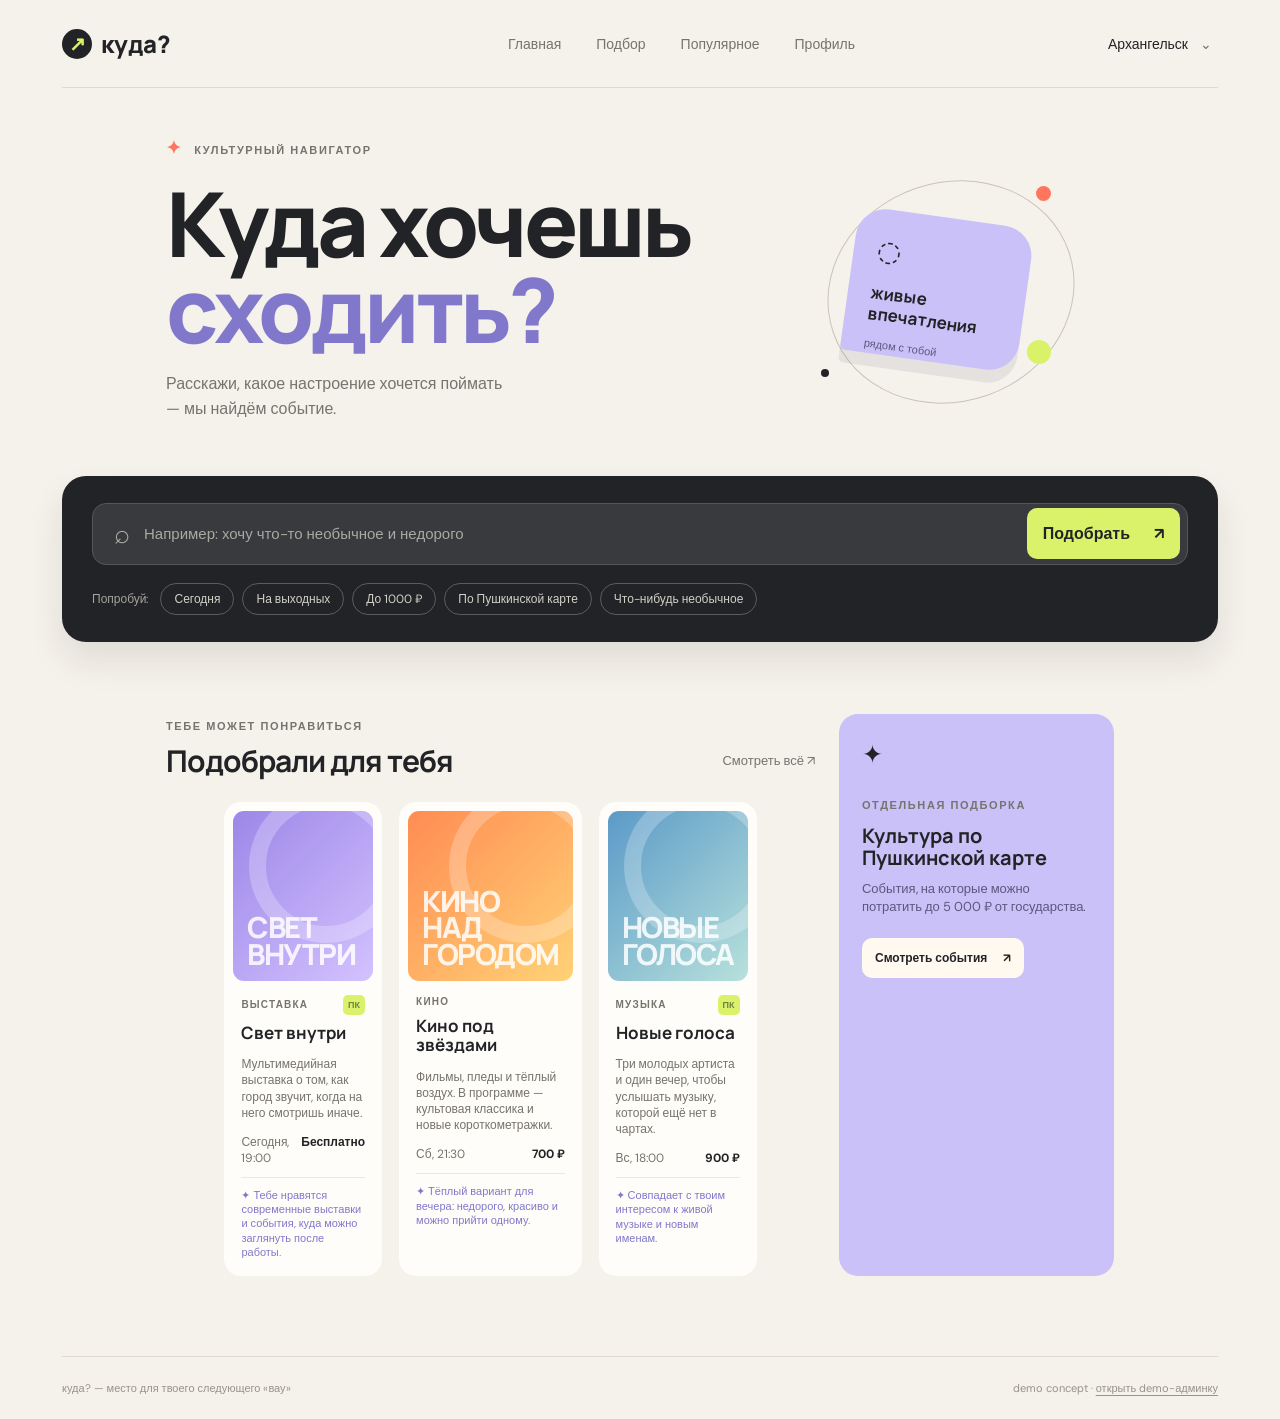
==== index.html @ 0294f71e "Add files via upload" ====
<!doctype html>
<html lang="ru">
  <head>
    <meta charset="UTF-8" />
    <meta name="viewport" content="width=device-width, initial-scale=1.0" />
    <meta name="theme-color" content="#f5f1eb" />
    <title>куда? — культурный навигатор</title>
    <link rel="preconnect" href="https://fonts.googleapis.com" />
    <link rel="preconnect" href="https://fonts.gstatic.com" crossorigin />
    <link href="https://fonts.googleapis.com/css2?family=DM+Sans:wght@400;500;600;700&family=Manrope:wght@600;700;800&display=swap" rel="stylesheet" />
    <link rel="stylesheet" href="styles.css" />
  </head>
  <body>
    <div class="app-shell">
      <header class="topbar">
        <button class="brand" data-screen="home" aria-label="Куда? — на главную"><span class="brand-mark">↗</span><span>куда?</span></button>
        <nav class="top-nav" aria-label="Основная навигация"><button data-screen="home">Главная</button><button data-screen="explore">Подбор</button><button data-screen="popular">Популярное</button><button data-screen="profile">Профиль</button></nav>
        <button class="city-button" type="button" aria-label="Выбрать город">Архангельск <span>⌄</span></button>
      </header>

      <main id="app-main">
        <section class="screen active" id="screen-home" aria-labelledby="hero-title">
          <div class="hero"><div class="hero-copy"><div class="eyebrow"><span class="spark">✦</span> культурный навигатор</div><h1 id="hero-title">Куда хочешь<br /><em>сходить?</em></h1><p class="hero-lede">Расскажи, какое настроение хочется поймать — мы найдём событие.</p></div><div class="hero-orbit" aria-hidden="true"><span class="orbit-dot dot-one"></span><span class="orbit-dot dot-two"></span><span class="orbit-dot dot-three"></span><div class="orbit-card"><span class="orbit-icon">◌</span><strong>живые<br />впечатления</strong><small>рядом с тобой</small></div></div></div>
          <div class="search-panel"><form id="home-search-form" class="search-form"><span class="search-icon">⌕</span><input id="home-query" type="text" placeholder="Например: хочу что-то необычное и недорого" aria-label="Опиши, куда хочешь сходить" /><button class="search-button" type="submit"><span>Подобрать</span><span>↗</span></button></form><div class="quick-row"><span class="quick-label">Попробуй:</span><button class="chip" data-query="Сегодня">Сегодня</button><button class="chip" data-query="На выходных">На выходных</button><button class="chip" data-query="До 1000 ₽">До 1000 ₽</button><button class="chip" data-query="По Пушкинской карте">По Пушкинской карте</button><button class="chip" data-query="Хочу что-нибудь необычное">Что-нибудь необычное</button></div></div>
          <div class="home-lower"><section><div class="section-heading"><div><span class="section-kicker">тебе может понравиться</span><h2>Подобрали для тебя</h2></div><button class="text-link" data-screen="explore">Смотреть всё ↗</button></div><div id="home-events" class="events-grid compact-grid"></div></section><aside class="pushkin-promo"><span class="promo-icon">✦</span><span class="section-kicker">отдельная подборка</span><h3>Культура по Пушкинской карте</h3><p>События, на которые можно потратить до 5 000 ₽ от государства.</p><button class="light-button" data-screen="pushkin">Смотреть события <span>↗</span></button></aside></div>
        </section>

        <section class="screen" id="screen-explore" aria-labelledby="explore-title"><div class="page-intro"><div><span class="section-kicker">подбор по настроению</span><h2 id="explore-title">Найдём твоё событие</h2><p>Напиши как есть — можно без правильных слов.</p></div><button class="soft-icon-button" data-screen="home" aria-label="Вернуться на главную">←</button></div><div class="search-panel inner-search"><form id="explore-search-form" class="search-form"><span class="search-icon">⌕</span><input id="explore-query" type="text" placeholder="Хочу на выставку вечером..." aria-label="Поиск мероприятий" /><button class="search-button" type="submit"><span>Подобрать</span><span>↗</span></button></form><div class="quick-row"><button class="chip" data-query="Сегодня">Сегодня</button><button class="chip" data-query="На выходных">На выходных</button><button class="chip" data-query="До 1000 ₽">До 1000 ₽</button><button class="chip" data-query="По Пушкинской карте">Пушкинская карта</button></div></div><div class="section-heading result-heading"><div><span class="section-kicker" id="result-kicker">для тебя сегодня</span><h2>Варианты рядом</h2></div><span class="result-count" id="result-count">12 событий</span></div><div id="empty-state" class="empty-state" hidden><div class="empty-icon">◌</div><h3>Пока ничего не нашли</h3><p>Попробуй описать настроение иначе.</p></div><div id="events-grid" class="events-grid"></div><p class="demo-note">Демо-версия · события и цены вымышлены и нужны только для прототипа</p></section>

        <section class="screen" id="screen-popular" aria-labelledby="popular-title"><div class="page-intro"><div><span class="section-kicker">сейчас в городе</span><h2 id="popular-title">Популярное в Архангельске</h2><p>То, куда люди собираются прямо сейчас.</p></div><span class="live-pill"><i></i> обновлено только что</span></div><div class="popular-hero"><div><span class="section-kicker">выбор города</span><h3>Есть настроение<br /><em>выйти из дома?</em></h3><p>Сохрани идею или отправь её тому, с кем хочется пойти.</p></div><div class="big-number"><strong>2 841</strong><span>человека ищут<br />впечатления сегодня</span></div></div><div class="section-heading"><div><span class="section-kicker">топ недели</span><h2>На что идут</h2></div><button class="text-link" data-screen="pushkin">Только по карте ↗</button></div><div id="popular-events" class="events-grid"></div><div class="places-row"><div><span class="section-kicker">популярные места</span><h2>Локации с характером</h2></div><div class="place-list"><div class="place-card"><b>01</b><strong>ГЭС-2</strong><span>выставки · 432 интересуются</span></div><div class="place-card"><b>02</b><strong>Музей Москвы</strong><span>лекции · 318 интересуются</span></div><div class="place-card"><b>03</b><strong>Хлебозавод №9</strong><span>маркет · 207 интересуются</span></div></div></div></section>

        <section class="screen" id="screen-profile" aria-labelledby="profile-title"><div class="profile-head"><div class="avatar">АС</div><div><span class="section-kicker">твой культурный профиль</span><h2 id="profile-title">Аня Соколова</h2><p>Архангельск · открыта новому</p></div><button class="soft-icon-button" data-screen="people" aria-label="Открыть рекомендации людей">♧</button></div><div class="profile-grid"><div class="stat-card stat-lime"><span>посетила</span><strong>8</strong><small>мероприятий</small></div><div class="stat-card"><span>открыла</span><strong>14</strong><small>новых мест</small></div><div class="stat-card stat-lav"><span>в планах</span><strong id="saved-count">3</strong><small>события</small></div></div><div class="profile-columns"><section><div class="section-heading"><div><span class="section-kicker">твои интересы</span><h2>Что тебе нравится</h2></div><button class="text-link" data-screen="people">Люди со схожим вкусом ↗</button></div><div class="interest-list"><span>современное искусство</span><span>живая музыка</span><span>необычные места</span><span>кино</span></div><div class="section-heading history-title"><div><span class="section-kicker">твоя история</span><h2>Последние походы</h2></div></div><div class="history-list"><div class="history-item"><span class="history-thumb art-purple">✦</span><div><strong>Свет внутри</strong><small>ГЭС-2 · 12 сентября</small></div><span class="history-check">✓</span></div><div class="history-item"><span class="history-thumb art-orange">◌</span><div><strong>Кино под звёздами</strong><small>Сад «Эрмитаж» · 6 сентября</small></div><span class="history-check">✓</span></div><div class="history-item"><span class="history-thumb art-blue">♪</span><div><strong>Новые голоса</strong><small>Кластер «Арма» · 29 августа</small></div><span class="history-check">✓</span></div></div></section><section class="achievements-card"><div class="section-kicker">маленькие победы</div><h2>Достижения</h2><div class="achievement-grid"><div class="achievement unlocked"><span>✦</span><b>Первый<br />поход</b></div><div class="achievement unlocked"><span>◉</span><b>Киноман</b></div><div class="achievement unlocked"><span>⌂</span><b>Исследователь<br />музеев</b></div><div class="achievement locked"><span>5</span><b>5 мероприятий</b><small>ещё 1 поход</small></div><div class="achievement locked"><span>?</span><b>Попробовал<br />новое</b><small>новый жанр</small></div><div class="achievement locked"><span>♧</span><b>Свой человек<br />в городе</b><small>ещё 3 места</small></div></div></section></div></section>

        <section class="screen" id="screen-people" aria-labelledby="people-title"><div class="page-intro"><div><span class="section-kicker">культурный круг</span><h2 id="people-title">Люди со схожим вкусом</h2><p>Иногда лучший совет приходит от человека, а не от алгоритма.</p></div><button class="soft-icon-button" data-screen="profile" aria-label="Вернуться в профиль">←</button></div><div class="recommendation-banner"><div class="mini-avatar avatar-yellow">АК</div><div><span class="section-kicker">Алексей рекомендует тебе</span><h3>«Ночные маршруты» — надо попробовать!</h3><p>«Похоже на твой интерес к необычным местам»</p></div><button class="primary-small" data-event-id="9">Посмотреть ↗</button></div><div class="people-grid"><div class="person-card"><div class="person-top"><div class="mini-avatar avatar-purple">ЛМ</div><span>92% совпадение</span></div><h3>Лиза Морозова</h3><p>выставки · театр · кино</p><div class="person-favs"><span class="art-purple">✦</span><span class="art-pink">◌</span><span class="art-blue">♪</span><b>+ 8 любимых</b></div><button class="outline-small" data-person="liza">Посмотреть вкусы</button></div><div class="person-card"><div class="person-top"><div class="mini-avatar avatar-yellow">АК</div><span>86% совпадение</span></div><h3>Алексей Ким</h3><p>музыка · необычные места</p><div class="person-favs"><span class="art-dark">♪</span><span class="art-orange">✦</span><span class="art-green">◌</span><b>+ 5 любимых</b></div><button class="outline-small" data-person="alexey">Посмотреть вкусы</button></div><div class="person-card"><div class="person-top"><div class="mini-avatar avatar-pink">ИВ</div><span>78% совпадение</span></div><h3>Ира Власова</h3><p>лекции · кино · музыка</p><div class="person-favs"><span class="art-green">◌</span><span class="art-orange">✦</span><span class="art-purple">◎</span><b>+ 4 любимых</b></div><button class="outline-small" data-person="ira">Посмотреть вкусы</button></div></div></section>

        <section class="screen" id="screen-pushkin" aria-labelledby="pushkin-title"><div class="page-intro"><div><span class="section-kicker">демо-сценарий</span><h2 id="pushkin-title">Пушкинская карта</h2><p>Выбирай события, доступные по карте, и планируй культурный месяц.</p></div><button class="soft-icon-button" data-screen="home" aria-label="Вернуться на главную">←</button></div><div class="card-guide"><div class="card-chip"><span>ПУШКИНСКАЯ<br /><b>КАРТА</b></span><strong>5 000 ₽</strong></div><div><span class="section-kicker">твой баланс · демо</span><h3>4 200 ₽ осталось на год</h3><p>В подборке — события, которые можно оплатить условной картой. Настоящей интеграции пока нет.</p></div><span class="guide-star">✦</span></div><div class="section-heading"><div><span class="section-kicker">можно по карте</span><h2>События для тебя</h2></div><span class="result-count" id="pushkin-count"></span></div><div id="pushkin-events" class="events-grid"></div></section>
      </main>
      <footer><span>куда? — место для твоего следующего «вау»</span><span>demo concept · <a href="admin.html">открыть demo-админку</a></span></footer>
      <nav class="mobile-nav" aria-label="Мобильная навигация"><button data-screen="home"><span>⌂</span>Главная</button><button data-screen="explore"><span>⌕</span>Подбор</button><button data-screen="popular"><span>✦</span>Популярное</button><button data-screen="profile"><span>◉</span>Профиль</button></nav>
    </div>

    <dialog id="event-dialog" class="event-dialog"><button class="dialog-close" type="button" aria-label="Закрыть">×</button><div id="dialog-art" class="dialog-art"></div><div class="dialog-body"><span id="dialog-type" class="event-type"></span><h2 id="dialog-title"></h2><p id="dialog-description"></p><div class="why-box"><span>✦</span><div><b>Почему тебе подходит</b><p id="dialog-why"></p></div></div><div class="dialog-details" id="dialog-meta"></div><p class="source-line" id="dialog-source"></p><div class="dialog-actions"><button class="primary-cta" type="button" id="save-button">Сохранить <span>♡</span></button><button class="visit-button" type="button" id="visit-button">Отметить посещённым</button></div><div class="related-block"><span class="section-kicker">тебе ещё может зайти</span><div id="related-events" class="related-list"></div></div></div></dialog>
    <div id="toast" class="toast" role="status"></div>
    <script src="app.js"></script>
  </body>
</html>
---- styles.css ----
:root{--ink:#222326;--muted:#77736d;--paper:#f5f1eb;--card:#fffdf9;--lime:#d9f26a;--lav:#c9c1f8;--coral:#ff765f;--line:#dfd9cf}*{box-sizing:border-box}html{scroll-behavior:smooth}body{margin:0;background:var(--paper);color:var(--ink);font-family:"DM Sans",Arial,sans-serif}button,input{font:inherit}.app-shell{max-width:1240px;margin:auto;padding:0 42px}.topbar{height:88px;display:flex;align-items:center;justify-content:space-between;border-bottom:1px solid var(--line)}.brand{display:flex;gap:9px;align-items:center;color:var(--ink);text-decoration:none;font:800 24px Manrope}.brand-mark{width:30px;height:30px;border-radius:50%;background:var(--ink);color:var(--lime);display:grid;place-items:center;font-size:20px}.top-nav{display:flex;gap:35px;margin-left:90px}.top-nav a{color:var(--muted);text-decoration:none;font-size:14px}.top-nav a.active{color:var(--ink);font-weight:700}.city-button{border:0;background:transparent;cursor:pointer;color:var(--ink);font-size:14px}.city-button span{color:var(--muted);padding-left:8px}.hero{min-height:355px;display:flex;align-items:center;justify-content:space-between;padding:55px 9% 34px}.eyebrow,.section-kicker{font-size:11px;text-transform:uppercase;letter-spacing:1.6px;font-weight:700;color:var(--muted)}.spark{color:var(--coral);font-size:18px;margin-right:7px}.hero h1{font:800 clamp(50px,7vw,90px)/.96 Manrope;letter-spacing:-4px;margin:20px 0 20px}.hero h1 em,.how-section em{font-style:normal;color:#8178cc}.hero-lede{max-width:345px;color:var(--muted);line-height:1.55;font-size:16px}.hero-orbit{width:270px;height:230px;position:relative;margin-right:4%}.hero-orbit:before{content:"";position:absolute;inset:10px 0 0 20px;border:1px solid #cac3b8;border-radius:50%;transform:rotate(-19deg)}.orbit-card{position:absolute;top:45px;left:43px;width:177px;height:145px;padding:23px;background:var(--lav);border-radius:30px 30px 30px 5px;transform:rotate(8deg);box-shadow:0 13px 0 rgba(47,43,71,.08)}.orbit-icon{font-size:28px;display:block;margin-bottom:14px}.orbit-card strong{font:700 17px/1.05 Manrope}.orbit-card small{display:block;font-size:11px;margin-top:12px;color:#5e577e}.orbit-dot{position:absolute;border-radius:50%}.dot-one{width:15px;height:15px;background:var(--coral);top:14px;right:25px}.dot-two{width:8px;height:8px;background:var(--ink);bottom:25px;left:15px}.dot-three{width:24px;height:24px;background:var(--lime);bottom:38px;right:25px}.search-panel{background:var(--ink);border-radius:24px;padding:27px 30px;color:white;box-shadow:0 18px 35px rgba(40,35,25,.1)}.search-form{height:62px;background:#393a3e;border:1px solid #55565a;border-radius:14px;display:flex;align-items:center;padding:6px 7px 6px 21px}.search-icon{color:#aba9a2;font-size:27px;line-height:0;margin-right:12px}.search-form input{min-width:0;flex:1;border:0;outline:0;background:transparent;color:white;font-size:15px}.search-form input::placeholder{color:#aaa8a2}.search-button,.primary-cta{border:0;border-radius:10px;background:var(--lime);color:var(--ink);font-weight:700;cursor:pointer;padding:15px 16px;display:flex;align-items:center;gap:24px}.button-arrow{font-size:21px;line-height:0}.quick-row{display:flex;align-items:center;gap:8px;margin-top:18px;flex-wrap:wrap}.quick-label{color:#a5a39d;font-size:12px;margin-right:4px}.chip{color:#d2d0c9;background:transparent;border:1px solid #5a5b5f;border-radius:100px;padding:7px 13px;font-size:12px;cursor:pointer}.chip:hover,.chip:focus{border-color:var(--lime);color:var(--lime)}.results-section{padding:78px 9% 82px}.section-heading{display:flex;justify-content:space-between;align-items:end;margin-bottom:25px}.section-heading h2,.how-section h2{font:700 30px/1.1 Manrope;margin:9px 0 0;letter-spacing:-1px}.result-count{font-size:13px;color:var(--muted)}.events-grid{display:grid;grid-template-columns:repeat(3,1fr);gap:17px}.event-card{background:var(--card);border-radius:17px;padding:9px;cursor:pointer;transition:transform .2s,box-shadow .2s}.event-card:hover{transform:translateY(-5px);box-shadow:0 15px 28px rgba(53,45,32,.11)}.event-art{height:170px;border-radius:11px;position:relative;overflow:hidden;padding:14px;display:flex;align-items:flex-end}.event-art:after{content:"";position:absolute;width:120px;height:120px;border-radius:50%;border:17px solid rgba(255,255,255,.24);right:-30px;top:-22px}.art-purple{background:linear-gradient(135deg,#9d87e8,#d3c2ff)}.art-orange{background:linear-gradient(135deg,#ff8c53,#ffd276)}.art-blue{background:linear-gradient(135deg,#5b9ac8,#b7e1db)}.art-pink{background:linear-gradient(135deg,#e486b5,#f8cad8)}.art-green{background:linear-gradient(135deg,#76b49e,#d5eb95)}.art-dark{background:linear-gradient(135deg,#282a45,#7482ba)}.art-word{position:relative;z-index:1;font:800 29px/.9 Manrope;letter-spacing:-1.5px;color:rgba(255,255,255,.85);max-width:150px}.event-info{padding:14px 8px 8px}.event-type{color:var(--muted);font-size:10px;text-transform:uppercase;letter-spacing:1.2px;font-weight:700}.event-info h3{font:700 17px/1.15 Manrope;margin:8px 0 14px}.event-bottom{display:flex;justify-content:space-between;color:var(--muted);font-size:12px}.event-price{color:var(--ink);font-weight:700}.demo-note{text-align:center;color:#a29d94;font-size:11px;margin:32px 0 0}.how-section{background:#dfeaca;border-radius:24px;padding:53px 9%;display:flex;justify-content:space-between;align-items:center;margin-bottom:52px}.steps{display:flex;gap:40px}.step{display:flex;gap:13px;align-items:flex-start}.step b{color:#a0a88e;font:700 12px Manrope}.step span{font:700 15px/1.2 Manrope}.how-section .section-kicker{color:#7f8b67}footer{border-top:1px solid var(--line);padding:24px 0;display:flex;justify-content:space-between;color:#989289;font-size:11px}.empty-state{text-align:center;padding:40px 20px;color:var(--muted)}.empty-icon{font-size:38px;color:var(--coral)}.empty-state h3{color:var(--ink);margin:15px 0 5px}.empty-state p{margin:0}.event-dialog{border:0;padding:0;border-radius:22px;max-width:470px;width:calc(100% - 32px);background:var(--card);box-shadow:0 24px 70px #24201844;overflow:hidden}.event-dialog::backdrop{background:#24201899;backdrop-filter:blur(4px)}.dialog-close{position:absolute;right:15px;top:12px;border:0;background:#fff9;color:var(--ink);font-size:26px;cursor:pointer;border-radius:50%;width:34px;height:34px}.dialog-art{height:200px}.dialog-body{padding:25px}.dialog-body h2{font:700 27px/1.1 Manrope;margin:9px 0 14px}.dialog-body p{color:var(--muted);line-height:1.5;margin:0 0 18px}.dialog-meta{display:flex;flex-wrap:wrap;gap:8px;margin-bottom:23px}.meta-pill{background:#f1eee8;border-radius:100px;padding:8px 11px;font-size:12px}.primary-cta{width:100%;justify-content:space-between}.primary-cta span{font-size:22px}@media(max-width:760px){.app-shell{padding:0 17px}.topbar{height:70px}.top-nav{display:none}.hero{min-height:340px;padding:48px 4% 28px;display:block;position:relative}.hero h1{font-size:58px;letter-spacing:-3px}.hero-lede{font-size:15px}.hero-orbit{position:absolute;right:-8px;bottom:12px;transform:scale(.68);transform-origin:bottom right}.search-panel{padding:18px;border-radius:18px}.search-form{height:auto;min-height:58px;padding-left:14px}.search-form input{font-size:14px}.search-button{padding:13px 14px;gap:0}.search-button span:first-child{display:none}.quick-row{gap:6px}.chip{font-size:11px;padding:7px 10px}.results-section{padding:57px 4% 60px}.section-heading h2,.how-section h2{font-size:25px}.events-grid{grid-template-columns:repeat(2,1fr);gap:10px}.event-art{height:135px}.art-word{font-size:22px}.event-info{padding:11px 5px 6px}.event-info h3{font-size:14px;margin:6px 0 11px}.event-bottom{font-size:10px}.event-type{font-size:9px}.how-section{display:block;padding:39px 8%;margin-bottom:33px}.steps{margin-top:35px;display:grid;grid-template-columns:1fr;gap:17px}.step span br{display:none}footer{font-size:10px}.hero-orbit{width:220px}.result-count{font-size:11px}}
button{font-family:inherit}.brand,.top-nav button,.text-link,.soft-icon-button{border:0;background:transparent;cursor:pointer;color:inherit}.brand{padding:0}.top-nav button{font-size:14px;color:var(--muted);padding:8px 0}.top-nav button.active{color:var(--ink);font-weight:700}.screen{display:none;animation:screen-in .35s ease}.screen.active{display:block}@keyframes screen-in{from{opacity:0;transform:translateY(8px)}to{opacity:1;transform:none}}.hero{padding-top:48px;padding-bottom:38px}.home-lower{display:grid;grid-template-columns:minmax(0,1fr) 275px;gap:24px;padding:72px 9% 80px}.compact-grid{grid-template-columns:repeat(3,1fr)}.text-link{font-size:13px;color:var(--muted);padding:8px 0}.pushkin-promo{background:var(--lav);border-radius:19px;padding:24px 23px;min-height:245px;position:relative;overflow:hidden}.promo-icon{display:block;font-size:25px;margin-bottom:22px}.pushkin-promo h3{font:700 20px/1.1 Manrope;margin:11px 0}.pushkin-promo p{color:#5e577e;font-size:13px;line-height:1.45;margin:0 0 21px}.light-button,.primary-small,.outline-small,.visit-button{border:0;cursor:pointer;border-radius:10px}.light-button{background:#fff9f0;color:var(--ink);font-weight:700;font-size:12px;padding:12px 13px;display:flex;gap:16px}.page-intro{display:flex;justify-content:space-between;align-items:flex-end;padding:62px 9% 34px}.page-intro h2,.profile-head h2{font:700 38px/1.05 Manrope;letter-spacing:-1.5px;margin:10px 0}.page-intro p,.profile-head p{color:var(--muted);font-size:15px;margin:10px 0 0}.soft-icon-button{width:43px;height:43px;border:1px solid var(--line);border-radius:50%;font-size:21px}.inner-search{margin:0 9% 55px}.result-heading{margin:0 9% 25px}.events-grid{margin-left:9%;margin-right:9%}.event-card-top{display:flex;justify-content:space-between;align-items:center}.card-tag{font-size:9px;font-weight:700;color:#718044;background:var(--lime);border-radius:5px;padding:4px 5px}.event-description{color:var(--muted);font-size:12px;line-height:1.35;margin:0 0 13px}.why-line{font-size:11px;color:#8178cc;line-height:1.3;margin-top:11px;padding-top:10px;border-top:1px solid #eee8df}.empty-state{margin:50px 9%;text-align:center}.popular-hero{margin:4px 9% 66px;background:var(--ink);border-radius:22px;color:#fff;padding:36px 42px;display:flex;justify-content:space-between;align-items:center}.popular-hero h3{font:700 34px/1.08 Manrope;margin:14px 0}.popular-hero h3 em{font-style:normal;color:var(--lime)}.popular-hero p{color:#b8b6af;font-size:13px;margin:0}.big-number{display:flex;align-items:flex-end;gap:13px}.big-number strong{font:800 55px/1 Manrope;color:var(--lime);letter-spacing:-4px}.big-number span{font-size:11px;color:#b8b6af;line-height:1.3;margin-bottom:5px}.live-pill{color:#718044;background:var(--lime);border-radius:100px;padding:8px 12px;font-size:11px;font-weight:700}.live-pill i{display:inline-block;width:6px;height:6px;background:#718044;border-radius:50%;margin-right:6px}.rank-badge{position:absolute;top:12px;right:12px;background:#fff;color:var(--ink);border-radius:8px;padding:7px 9px;font:700 12px Manrope}.places-row{margin:78px 9% 85px;padding-top:44px;border-top:1px solid var(--line);display:grid;grid-template-columns:1fr 2fr;gap:30px}.places-row h2{font:700 28px Manrope;margin:10px 0}.place-list{display:grid;grid-template-columns:repeat(3,1fr);gap:10px}.place-card{background:#eae5dd;border-radius:13px;padding:18px 13px;min-height:125px;display:flex;flex-direction:column}.place-card b{font-size:11px;color:#a39b91;margin-bottom:24px}.place-card strong{font:700 15px Manrope}.place-card span{font-size:10px;color:var(--muted);margin-top:6px;line-height:1.25}.profile-head{margin:60px 9% 39px;display:flex;align-items:center;gap:17px}.profile-head .soft-icon-button{margin-left:auto}.avatar,.mini-avatar{display:grid;place-items:center;border-radius:50%;font:700 15px Manrope}.avatar{width:70px;height:70px;background:var(--coral);color:white;font-size:19px}.profile-grid{display:grid;grid-template-columns:repeat(3,1fr);gap:13px;margin:0 9% 70px}.stat-card{border-radius:17px;padding:20px 23px;background:#e8e3db;min-height:138px;display:flex;flex-direction:column}.stat-card.stat-lime{background:var(--lime)}.stat-card.stat-lav{background:var(--lav)}.stat-card span,.stat-card small{font-size:11px;color:#77736d}.stat-card strong{font:800 52px/1 Manrope;margin:15px 0 1px;letter-spacing:-3px}.profile-columns{display:grid;grid-template-columns:1.15fr .85fr;gap:52px;margin:0 9% 85px}.profile-columns .section-heading{padding:0;align-items:end}.profile-columns h2,.achievements-card h2{font-size:25px}.interest-list{display:flex;flex-wrap:wrap;gap:8px;margin:23px 0 48px}.interest-list span{border:1px solid var(--line);border-radius:100px;padding:10px 13px;font-size:12px}.history-title{margin-bottom:12px}.history-list{border-top:1px solid var(--line)}.history-item{display:flex;align-items:center;gap:13px;padding:13px 0;border-bottom:1px solid var(--line)}.history-thumb{width:43px;height:43px;border-radius:10px;color:#fff;display:grid;place-items:center;font-size:19px}.history-item div{display:flex;flex-direction:column;gap:4px;flex:1}.history-item strong{font:700 13px Manrope}.history-item small{color:var(--muted);font-size:11px}.history-check{color:#7c9260;font-weight:700}.achievements-card{background:var(--ink);color:#fff;border-radius:20px;padding:27px}.achievements-card .section-kicker{color:#aaa8a1}.achievements-card h2{margin:10px 0 22px}.achievement-grid{display:grid;grid-template-columns:repeat(3,1fr);gap:8px}.achievement{border-radius:12px;background:#393a3e;padding:11px;min-height:108px;display:flex;flex-direction:column}.achievement span{font-size:24px;color:var(--lime);margin-bottom:13px}.achievement b{font:700 11px/1.1 Manrope}.achievement small{font-size:9px;color:#aaa8a1;margin-top:auto}.achievement.locked{opacity:.55}.recommendation-banner{margin:0 9% 42px;background:#dfeaca;border-radius:17px;padding:20px 24px;display:flex;align-items:center;gap:15px}.recommendation-banner>div:nth-child(2){flex:1}.recommendation-banner h3{font:700 17px Manrope;margin:7px 0}.recommendation-banner p{color:#7f8b67;font-size:12px;margin:0}.mini-avatar{width:48px;height:48px}.avatar-yellow{background:var(--lime)}.avatar-purple{background:var(--lav)}.avatar-pink{background:#f6c4d2}.primary-small{background:var(--ink);color:#fff;padding:12px 14px;font-weight:700;font-size:12px}.people-grid{display:grid;grid-template-columns:repeat(3,1fr);gap:13px;margin:0 9% 85px}.person-card{background:var(--card);border-radius:17px;padding:20px}.person-top{display:flex;justify-content:space-between;align-items:center}.person-top>span{font-size:10px;color:#7d9160;font-weight:700}.person-card h3{font:700 18px Manrope;margin:19px 0 6px}.person-card>p{font-size:12px;color:var(--muted);margin:0}.person-favs{display:flex;align-items:center;gap:5px;margin:24px 0 19px}.person-favs span{width:35px;height:35px;border-radius:8px;color:#fff;display:grid;place-items:center}.person-favs b{font-size:10px;color:var(--muted);margin-left:5px}.outline-small{background:transparent;border:1px solid var(--line);padding:10px 12px;font-size:11px}.card-guide{margin:0 9% 57px;background:#f0e8d4;border-radius:20px;padding:28px 34px;display:flex;gap:30px;align-items:center}.card-chip{width:210px;height:126px;border-radius:13px;background:linear-gradient(135deg,#c9c1f8,#ffdc7d);padding:16px;display:flex;flex-direction:column;justify-content:space-between;flex-shrink:0;font-size:11px}.card-chip strong{font:700 21px Manrope}.card-guide h3{font:700 23px Manrope;margin:9px 0}.card-guide p{color:var(--muted);font-size:12px;max-width:480px;line-height:1.4;margin:0}.guide-star{font-size:47px;color:var(--coral);margin-left:auto}.dialog-details{display:flex;flex-wrap:wrap;gap:7px;margin:18px 0}.why-box{display:flex;gap:11px;background:#efeafd;border-radius:12px;padding:13px;margin:18px 0}.why-box>span{color:#8178cc;font-size:18px}.why-box b{font-size:11px}.why-box p{font-size:11px!important;color:#5e577e!important;margin:5px 0 0!important}.dialog-actions{display:flex;gap:8px}.dialog-actions .primary-cta{flex:1}.primary-cta.is-saved{background:var(--coral)}.visit-button{background:transparent;border:1px solid var(--line);padding:0 13px;font-size:11px}.related-block{border-top:1px solid var(--line);margin-top:27px;padding-top:19px}.related-list{display:grid;grid-template-columns:repeat(2,1fr);gap:8px;margin-top:10px}.related-list .event-card{padding:5px;box-shadow:none}.related-list .event-art{height:75px}.related-list .event-info{padding:8px 4px 4px}.related-list .event-info h3{font-size:12px;margin:4px 0}.related-list .event-description,.related-list .event-bottom,.related-list .event-type{display:none}.toast{position:fixed;bottom:25px;left:50%;transform:translate(-50%,20px);background:var(--ink);color:#fff;padding:13px 17px;border-radius:100px;font-size:12px;opacity:0;pointer-events:none;transition:.25s;z-index:10}.toast.show{opacity:1;transform:translate(-50%,0)}.mobile-nav{display:none}
@media(max-width:760px){.app-shell{padding:0 17px;padding-bottom:77px}.topbar{height:70px}.top-nav{display:none}.city-button{font-size:11px}.hero{padding:48px 4% 28px;min-height:340px}.hero h1{font-size:58px}.hero-orbit{right:-8px}.search-panel{padding:18px}.search-form{min-height:58px}.search-button{padding:13px 14px}.search-button span:first-child{display:none}.quick-row{gap:6px}.chip{font-size:11px;padding:7px 10px}.home-lower{display:block;padding:57px 4% 48px}.home-lower>section{margin-bottom:36px}.compact-grid{grid-template-columns:repeat(2,1fr)}.compact-grid .event-card:nth-child(3){display:none}.page-intro{padding:45px 4% 27px;align-items:center}.page-intro h2,.profile-head h2{font-size:29px}.page-intro p{font-size:13px;max-width:270px}.inner-search{margin:0 4% 45px}.result-heading{margin:0 4% 20px}.events-grid{margin-left:4%;margin-right:4%;grid-template-columns:repeat(2,1fr);gap:10px}.event-art{height:125px}.event-info{padding:10px 5px 6px}.event-info h3{font-size:14px;margin:6px 0}.event-description{font-size:10px;display:-webkit-box;-webkit-line-clamp:2;-webkit-box-orient:vertical;overflow:hidden}.event-bottom{font-size:10px;gap:4px}.why-line{font-size:9px}.popular-hero{margin:4px 4% 52px;padding:25px 22px;display:block}.popular-hero h3{font-size:28px}.big-number{margin-top:28px}.big-number strong{font-size:43px}.live-pill{font-size:9px}.places-row{display:block;margin:57px 4% 45px}.place-list{grid-template-columns:1fr;gap:8px;margin-top:20px}.place-card{min-height:0;padding:14px}.place-card b{margin-bottom:11px}.profile-head{margin:42px 4% 30px}.profile-grid{margin:0 4% 50px;gap:8px}.stat-card{padding:14px 12px;min-height:110px}.stat-card strong{font-size:39px;margin-top:13px}.profile-columns{display:block;margin:0 4% 50px}.profile-columns .section-heading{display:block}.profile-columns .text-link{margin-top:10px}.achievements-card{margin-top:43px}.achievement-grid{gap:6px}.achievement{padding:9px;min-height:95px}.achievement span{font-size:19px;margin-bottom:9px}.recommendation-banner{margin:0 4% 28px;padding:16px;align-items:flex-start;flex-wrap:wrap}.recommendation-banner>div:nth-child(2){min-width:calc(100% - 70px)}.recommendation-banner h3{font-size:14px}.recommendation-banner .primary-small{margin-left:63px}.people-grid{display:block;margin:0 4% 45px}.person-card{margin-bottom:10px}.card-guide{margin:0 4% 45px;padding:19px;display:block}.card-chip{width:100%;height:110px;margin-bottom:22px}.guide-star{display:none}.card-guide h3{font-size:19px}.dialog-actions{flex-direction:column}.dialog-actions .primary-cta{justify-content:space-between}.visit-button{padding:12px}.event-dialog{max-height:90vh;overflow:auto}.dialog-art{height:145px}.dialog-body{padding:20px}.mobile-nav{position:fixed;display:flex;bottom:10px;left:17px;right:17px;background:var(--ink);border-radius:17px;padding:8px 4px;z-index:5;box-shadow:0 8px 24px #24201833}.mobile-nav button{border:0;background:transparent;color:#aaa8a1;flex:1;font-size:9px;display:flex;flex-direction:column;align-items:center;gap:3px}.mobile-nav button span{font-size:19px;line-height:1}.mobile-nav button.active{color:var(--lime)}footer{display:none}.related-list .event-art{height:65px}}
footer a{color:inherit;text-decoration:underline;text-underline-offset:3px}.source-line{font-size:11px!important;color:#9a9389!important;margin:0 0 17px!important}.source-line a{color:#8178cc}
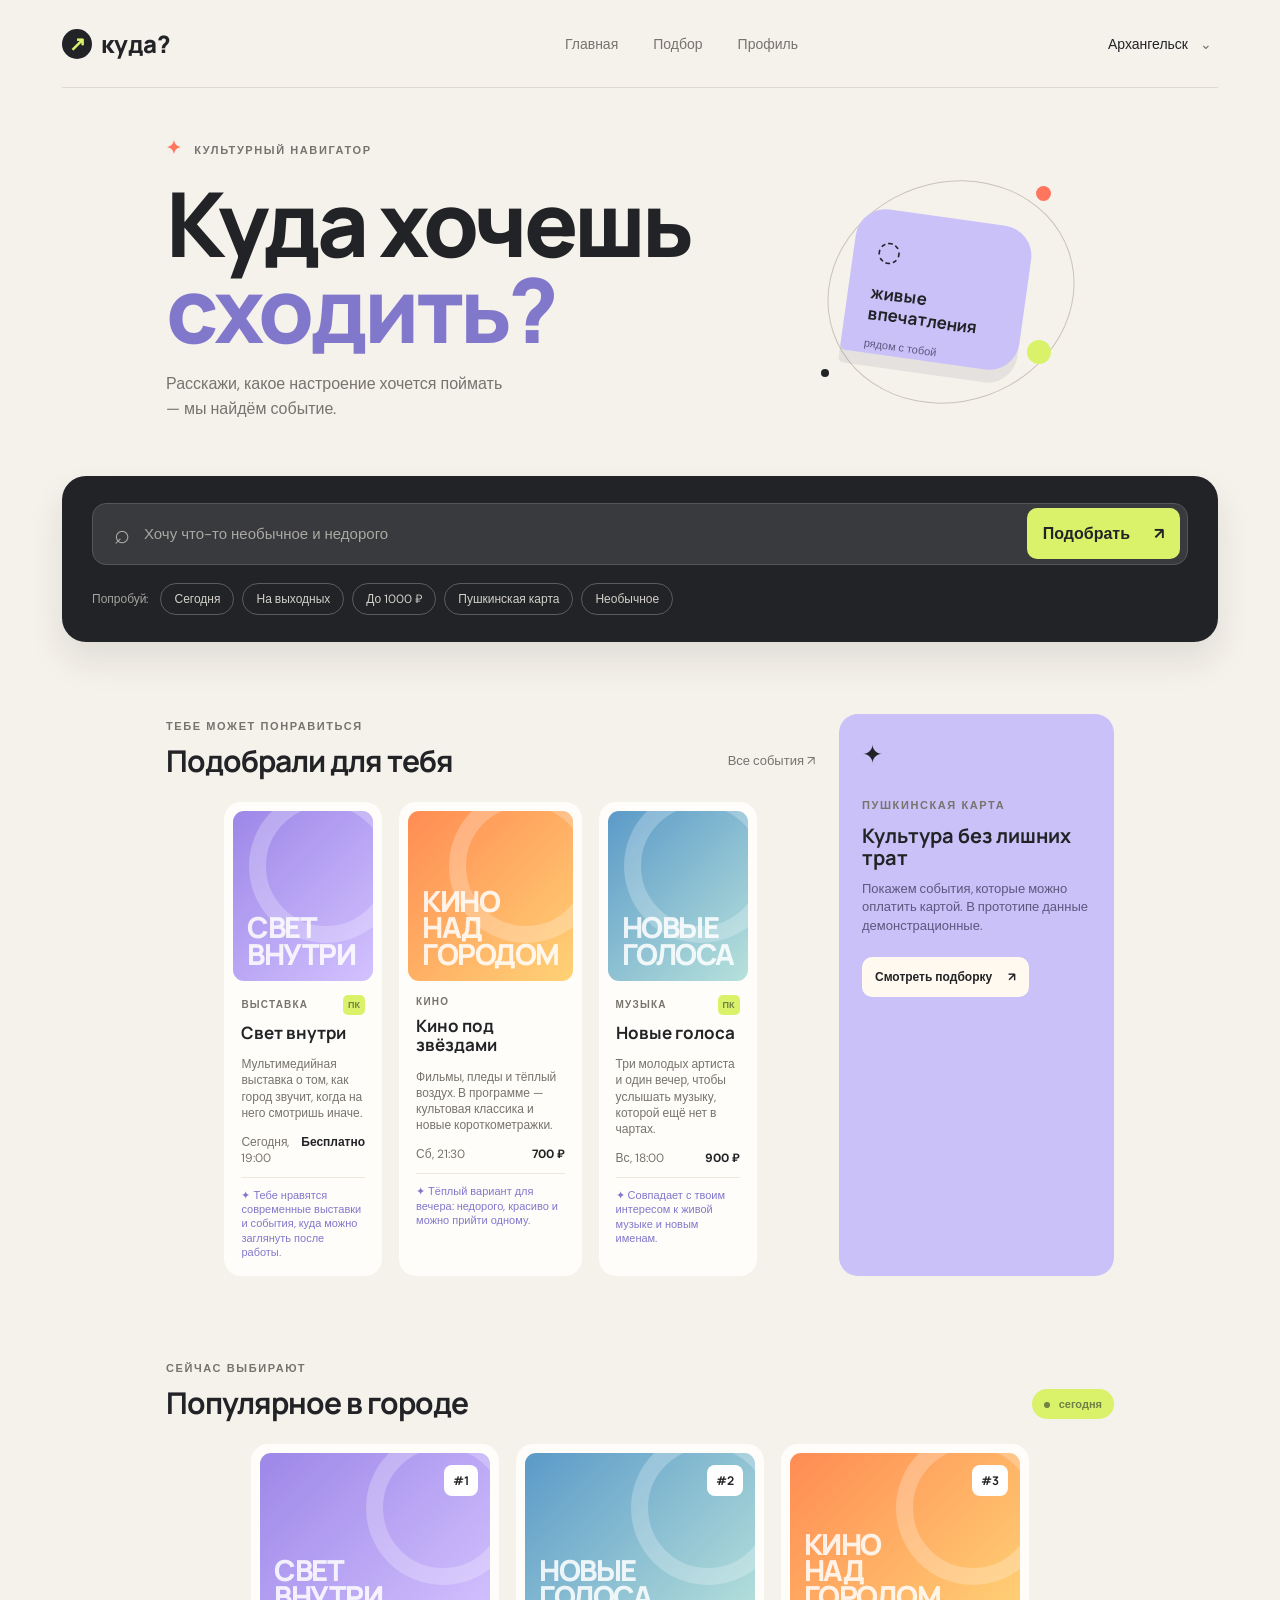
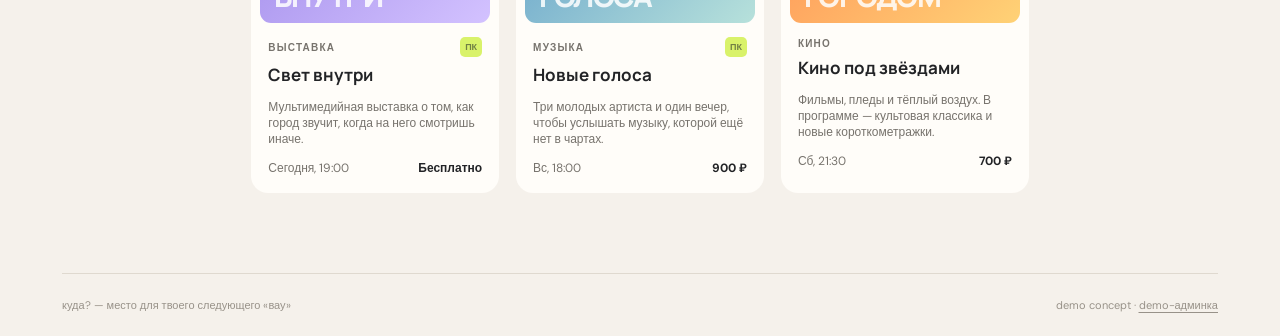
==== commit 8bb422c1: "Add files via upload" ====
--- a/index.html
+++ b/index.html
@@ -13,30 +13,25 @@
   <body>
     <div class="app-shell">
       <header class="topbar">
-        <button class="brand" data-screen="home" aria-label="Куда? — на главную"><span class="brand-mark">↗</span><span>куда?</span></button>
-        <nav class="top-nav" aria-label="Основная навигация"><button data-screen="home">Главная</button><button data-screen="explore">Подбор</button><button data-screen="popular">Популярное</button><button data-screen="profile">Профиль</button></nav>
+        <button class="brand" data-screen="home" aria-label="На главную"><span class="brand-mark">↗</span><span>куда?</span></button>
+        <nav class="top-nav" aria-label="Основная навигация"><button data-screen="home">Главная</button><button data-screen="explore">Подбор</button><button data-screen="profile">Профиль</button></nav>
         <button class="city-button" type="button" aria-label="Выбрать город">Архангельск <span>⌄</span></button>
       </header>
 
       <main id="app-main">
         <section class="screen active" id="screen-home" aria-labelledby="hero-title">
           <div class="hero"><div class="hero-copy"><div class="eyebrow"><span class="spark">✦</span> культурный навигатор</div><h1 id="hero-title">Куда хочешь<br /><em>сходить?</em></h1><p class="hero-lede">Расскажи, какое настроение хочется поймать — мы найдём событие.</p></div><div class="hero-orbit" aria-hidden="true"><span class="orbit-dot dot-one"></span><span class="orbit-dot dot-two"></span><span class="orbit-dot dot-three"></span><div class="orbit-card"><span class="orbit-icon">◌</span><strong>живые<br />впечатления</strong><small>рядом с тобой</small></div></div></div>
-          <div class="search-panel"><form id="home-search-form" class="search-form"><span class="search-icon">⌕</span><input id="home-query" type="text" placeholder="Например: хочу что-то необычное и недорого" aria-label="Опиши, куда хочешь сходить" /><button class="search-button" type="submit"><span>Подобрать</span><span>↗</span></button></form><div class="quick-row"><span class="quick-label">Попробуй:</span><button class="chip" data-query="Сегодня">Сегодня</button><button class="chip" data-query="На выходных">На выходных</button><button class="chip" data-query="До 1000 ₽">До 1000 ₽</button><button class="chip" data-query="По Пушкинской карте">По Пушкинской карте</button><button class="chip" data-query="Хочу что-нибудь необычное">Что-нибудь необычное</button></div></div>
-          <div class="home-lower"><section><div class="section-heading"><div><span class="section-kicker">тебе может понравиться</span><h2>Подобрали для тебя</h2></div><button class="text-link" data-screen="explore">Смотреть всё ↗</button></div><div id="home-events" class="events-grid compact-grid"></div></section><aside class="pushkin-promo"><span class="promo-icon">✦</span><span class="section-kicker">отдельная подборка</span><h3>Культура по Пушкинской карте</h3><p>События, на которые можно потратить до 5 000 ₽ от государства.</p><button class="light-button" data-screen="pushkin">Смотреть события <span>↗</span></button></aside></div>
+          <div class="search-panel"><form id="home-search-form" class="search-form"><span class="search-icon">⌕</span><input id="home-query" type="text" placeholder="Хочу что-то необычное и недорого" aria-label="Опиши, куда хочешь сходить" /><button class="search-button" type="submit"><span>Подобрать</span><span>↗</span></button></form><div class="quick-row"><span class="quick-label">Попробуй:</span><button class="chip" data-query="Сегодня">Сегодня</button><button class="chip" data-query="На выходных">На выходных</button><button class="chip" data-query="До 1000 ₽">До 1000 ₽</button><button class="chip" data-query="По Пушкинской карте">Пушкинская карта</button><button class="chip" data-query="Хочу что-нибудь необычное">Необычное</button></div></div>
+          <div class="home-lower"><section><div class="section-heading"><div><span class="section-kicker">тебе может понравиться</span><h2>Подобрали для тебя</h2></div><button class="text-link" data-screen="explore">Все события ↗</button></div><div id="home-events" class="events-grid compact-grid"></div></section><aside class="pushkin-promo"><span class="promo-icon">✦</span><span class="section-kicker">пушкинская карта</span><h3>Культура без лишних трат</h3><p>Покажем события, которые можно оплатить картой. В прототипе данные демонстрационные.</p><button class="light-button" data-query="По Пушкинской карте">Смотреть подборку <span>↗</span></button></aside></div>
+          <section class="home-popular"><div class="section-heading"><div><span class="section-kicker">сейчас выбирают</span><h2>Популярное в городе</h2></div><span class="live-pill"><i></i> сегодня</span></div><div id="home-popular" class="events-grid compact-grid"></div></section>
         </section>
 
         <section class="screen" id="screen-explore" aria-labelledby="explore-title"><div class="page-intro"><div><span class="section-kicker">подбор по настроению</span><h2 id="explore-title">Найдём твоё событие</h2><p>Напиши как есть — можно без правильных слов.</p></div><button class="soft-icon-button" data-screen="home" aria-label="Вернуться на главную">←</button></div><div class="search-panel inner-search"><form id="explore-search-form" class="search-form"><span class="search-icon">⌕</span><input id="explore-query" type="text" placeholder="Хочу на выставку вечером..." aria-label="Поиск мероприятий" /><button class="search-button" type="submit"><span>Подобрать</span><span>↗</span></button></form><div class="quick-row"><button class="chip" data-query="Сегодня">Сегодня</button><button class="chip" data-query="На выходных">На выходных</button><button class="chip" data-query="До 1000 ₽">До 1000 ₽</button><button class="chip" data-query="По Пушкинской карте">Пушкинская карта</button></div></div><div class="section-heading result-heading"><div><span class="section-kicker" id="result-kicker">для тебя сегодня</span><h2>Варианты рядом</h2></div><span class="result-count" id="result-count">12 событий</span></div><div id="empty-state" class="empty-state" hidden><div class="empty-icon">◌</div><h3>Пока ничего не нашли</h3><p>Попробуй описать настроение иначе.</p></div><div id="events-grid" class="events-grid"></div><p class="demo-note">Демо-версия · события и цены вымышлены и нужны только для прототипа</p></section>
 
-        <section class="screen" id="screen-popular" aria-labelledby="popular-title"><div class="page-intro"><div><span class="section-kicker">сейчас в городе</span><h2 id="popular-title">Популярное в Архангельске</h2><p>То, куда люди собираются прямо сейчас.</p></div><span class="live-pill"><i></i> обновлено только что</span></div><div class="popular-hero"><div><span class="section-kicker">выбор города</span><h3>Есть настроение<br /><em>выйти из дома?</em></h3><p>Сохрани идею или отправь её тому, с кем хочется пойти.</p></div><div class="big-number"><strong>2 841</strong><span>человека ищут<br />впечатления сегодня</span></div></div><div class="section-heading"><div><span class="section-kicker">топ недели</span><h2>На что идут</h2></div><button class="text-link" data-screen="pushkin">Только по карте ↗</button></div><div id="popular-events" class="events-grid"></div><div class="places-row"><div><span class="section-kicker">популярные места</span><h2>Локации с характером</h2></div><div class="place-list"><div class="place-card"><b>01</b><strong>ГЭС-2</strong><span>выставки · 432 интересуются</span></div><div class="place-card"><b>02</b><strong>Музей Москвы</strong><span>лекции · 318 интересуются</span></div><div class="place-card"><b>03</b><strong>Хлебозавод №9</strong><span>маркет · 207 интересуются</span></div></div></div></section>
-
-        <section class="screen" id="screen-profile" aria-labelledby="profile-title"><div class="profile-head"><div class="avatar">АС</div><div><span class="section-kicker">твой культурный профиль</span><h2 id="profile-title">Аня Соколова</h2><p>Архангельск · открыта новому</p></div><button class="soft-icon-button" data-screen="people" aria-label="Открыть рекомендации людей">♧</button></div><div class="profile-grid"><div class="stat-card stat-lime"><span>посетила</span><strong>8</strong><small>мероприятий</small></div><div class="stat-card"><span>открыла</span><strong>14</strong><small>новых мест</small></div><div class="stat-card stat-lav"><span>в планах</span><strong id="saved-count">3</strong><small>события</small></div></div><div class="profile-columns"><section><div class="section-heading"><div><span class="section-kicker">твои интересы</span><h2>Что тебе нравится</h2></div><button class="text-link" data-screen="people">Люди со схожим вкусом ↗</button></div><div class="interest-list"><span>современное искусство</span><span>живая музыка</span><span>необычные места</span><span>кино</span></div><div class="section-heading history-title"><div><span class="section-kicker">твоя история</span><h2>Последние походы</h2></div></div><div class="history-list"><div class="history-item"><span class="history-thumb art-purple">✦</span><div><strong>Свет внутри</strong><small>ГЭС-2 · 12 сентября</small></div><span class="history-check">✓</span></div><div class="history-item"><span class="history-thumb art-orange">◌</span><div><strong>Кино под звёздами</strong><small>Сад «Эрмитаж» · 6 сентября</small></div><span class="history-check">✓</span></div><div class="history-item"><span class="history-thumb art-blue">♪</span><div><strong>Новые голоса</strong><small>Кластер «Арма» · 29 августа</small></div><span class="history-check">✓</span></div></div></section><section class="achievements-card"><div class="section-kicker">маленькие победы</div><h2>Достижения</h2><div class="achievement-grid"><div class="achievement unlocked"><span>✦</span><b>Первый<br />поход</b></div><div class="achievement unlocked"><span>◉</span><b>Киноман</b></div><div class="achievement unlocked"><span>⌂</span><b>Исследователь<br />музеев</b></div><div class="achievement locked"><span>5</span><b>5 мероприятий</b><small>ещё 1 поход</small></div><div class="achievement locked"><span>?</span><b>Попробовал<br />новое</b><small>новый жанр</small></div><div class="achievement locked"><span>♧</span><b>Свой человек<br />в городе</b><small>ещё 3 места</small></div></div></section></div></section>
-
-        <section class="screen" id="screen-people" aria-labelledby="people-title"><div class="page-intro"><div><span class="section-kicker">культурный круг</span><h2 id="people-title">Люди со схожим вкусом</h2><p>Иногда лучший совет приходит от человека, а не от алгоритма.</p></div><button class="soft-icon-button" data-screen="profile" aria-label="Вернуться в профиль">←</button></div><div class="recommendation-banner"><div class="mini-avatar avatar-yellow">АК</div><div><span class="section-kicker">Алексей рекомендует тебе</span><h3>«Ночные маршруты» — надо попробовать!</h3><p>«Похоже на твой интерес к необычным местам»</p></div><button class="primary-small" data-event-id="9">Посмотреть ↗</button></div><div class="people-grid"><div class="person-card"><div class="person-top"><div class="mini-avatar avatar-purple">ЛМ</div><span>92% совпадение</span></div><h3>Лиза Морозова</h3><p>выставки · театр · кино</p><div class="person-favs"><span class="art-purple">✦</span><span class="art-pink">◌</span><span class="art-blue">♪</span><b>+ 8 любимых</b></div><button class="outline-small" data-person="liza">Посмотреть вкусы</button></div><div class="person-card"><div class="person-top"><div class="mini-avatar avatar-yellow">АК</div><span>86% совпадение</span></div><h3>Алексей Ким</h3><p>музыка · необычные места</p><div class="person-favs"><span class="art-dark">♪</span><span class="art-orange">✦</span><span class="art-green">◌</span><b>+ 5 любимых</b></div><button class="outline-small" data-person="alexey">Посмотреть вкусы</button></div><div class="person-card"><div class="person-top"><div class="mini-avatar avatar-pink">ИВ</div><span>78% совпадение</span></div><h3>Ира Власова</h3><p>лекции · кино · музыка</p><div class="person-favs"><span class="art-green">◌</span><span class="art-orange">✦</span><span class="art-purple">◎</span><b>+ 4 любимых</b></div><button class="outline-small" data-person="ira">Посмотреть вкусы</button></div></div></section>
-
-        <section class="screen" id="screen-pushkin" aria-labelledby="pushkin-title"><div class="page-intro"><div><span class="section-kicker">демо-сценарий</span><h2 id="pushkin-title">Пушкинская карта</h2><p>Выбирай события, доступные по карте, и планируй культурный месяц.</p></div><button class="soft-icon-button" data-screen="home" aria-label="Вернуться на главную">←</button></div><div class="card-guide"><div class="card-chip"><span>ПУШКИНСКАЯ<br /><b>КАРТА</b></span><strong>5 000 ₽</strong></div><div><span class="section-kicker">твой баланс · демо</span><h3>4 200 ₽ осталось на год</h3><p>В подборке — события, которые можно оплатить условной картой. Настоящей интеграции пока нет.</p></div><span class="guide-star">✦</span></div><div class="section-heading"><div><span class="section-kicker">можно по карте</span><h2>События для тебя</h2></div><span class="result-count" id="pushkin-count"></span></div><div id="pushkin-events" class="events-grid"></div></section>
+        <section class="screen" id="screen-profile" aria-labelledby="profile-title"><div class="profile-head"><div class="avatar">АС</div><div><span class="section-kicker">твой культурный профиль</span><h2 id="profile-title">Аня Соколова</h2><p>Архангельск · открыта новому</p></div></div><div class="profile-grid"><div class="stat-card stat-lime"><span>посетила</span><strong>8</strong><small>мероприятий</small></div><div class="stat-card"><span>открыла</span><strong>14</strong><small>новых мест</small></div><div class="stat-card stat-lav"><span>в планах</span><strong id="saved-count">3</strong><small>события</small></div></div><div class="profile-columns"><section><div class="section-heading"><div><span class="section-kicker">твои интересы</span><h2>Что тебе нравится</h2></div></div><div class="interest-list"><span>современное искусство</span><span>живая музыка</span><span>необычные места</span><span>кино</span></div><div class="taste-card"><div class="mini-avatar avatar-yellow">АК</div><div><span class="section-kicker">86% совпадение вкусов</span><h3>Алексей рекомендует «Ночной маршрут»</h3><p>«Похоже на твой интерес к необычным местам»</p></div><button class="primary-small" data-event-id="9">Открыть ↗</button></div><div class="section-heading history-title"><div><span class="section-kicker">твоя история</span><h2>Последние походы</h2></div></div><div class="history-list"><div class="history-item"><span class="history-thumb art-purple">✦</span><div><strong>Свет внутри</strong><small>ГЭС-2 · 12 сентября</small></div><span class="history-check">✓</span></div><div class="history-item"><span class="history-thumb art-orange">◌</span><div><strong>Кино под звёздами</strong><small>Сад «Эрмитаж» · 6 сентября</small></div><span class="history-check">✓</span></div><div class="history-item"><span class="history-thumb art-blue">♪</span><div><strong>Новые голоса</strong><small>Кластер «Арма» · 29 августа</small></div><span class="history-check">✓</span></div></div></section><section class="achievements-card"><div class="section-kicker">маленькие победы</div><h2>Достижения</h2><div class="achievement-grid"><div class="achievement unlocked"><span>✦</span><b>Первый<br />поход</b></div><div class="achievement unlocked"><span>◉</span><b>Киноман</b></div><div class="achievement unlocked"><span>⌂</span><b>Исследователь<br />музеев</b></div><div class="achievement locked"><span>5</span><b>5 мероприятий</b><small>ещё 1 поход</small></div><div class="achievement locked"><span>?</span><b>Попробовал<br />новое</b><small>новый жанр</small></div><div class="achievement locked"><span>♧</span><b>Свой человек<br />в городе</b><small>ещё 3 места</small></div></div></section></div></section>
       </main>
-      <footer><span>куда? — место для твоего следующего «вау»</span><span>demo concept · <a href="admin.html">открыть demo-админку</a></span></footer>
-      <nav class="mobile-nav" aria-label="Мобильная навигация"><button data-screen="home"><span>⌂</span>Главная</button><button data-screen="explore"><span>⌕</span>Подбор</button><button data-screen="popular"><span>✦</span>Популярное</button><button data-screen="profile"><span>◉</span>Профиль</button></nav>
+      <footer><span>куда? — место для твоего следующего «вау»</span><span>demo concept · <a href="admin.html">demo-админка</a></span></footer>
+      <nav class="mobile-nav" aria-label="Мобильная навигация"><button data-screen="home"><span>⌂</span>Главная</button><button data-screen="explore"><span>⌕</span>Подбор</button><button data-screen="profile"><span>◉</span>Профиль</button></nav>
     </div>
 
     <dialog id="event-dialog" class="event-dialog"><button class="dialog-close" type="button" aria-label="Закрыть">×</button><div id="dialog-art" class="dialog-art"></div><div class="dialog-body"><span id="dialog-type" class="event-type"></span><h2 id="dialog-title"></h2><p id="dialog-description"></p><div class="why-box"><span>✦</span><div><b>Почему тебе подходит</b><p id="dialog-why"></p></div></div><div class="dialog-details" id="dialog-meta"></div><p class="source-line" id="dialog-source"></p><div class="dialog-actions"><button class="primary-cta" type="button" id="save-button">Сохранить <span>♡</span></button><button class="visit-button" type="button" id="visit-button">Отметить посещённым</button></div><div class="related-block"><span class="section-kicker">тебе ещё может зайти</span><div id="related-events" class="related-list"></div></div></div></dialog>
--- a/styles.css
+++ b/styles.css
@@ -2,3 +2,5 @@
 button{font-family:inherit}.brand,.top-nav button,.text-link,.soft-icon-button{border:0;background:transparent;cursor:pointer;color:inherit}.brand{padding:0}.top-nav button{font-size:14px;color:var(--muted);padding:8px 0}.top-nav button.active{color:var(--ink);font-weight:700}.screen{display:none;animation:screen-in .35s ease}.screen.active{display:block}@keyframes screen-in{from{opacity:0;transform:translateY(8px)}to{opacity:1;transform:none}}.hero{padding-top:48px;padding-bottom:38px}.home-lower{display:grid;grid-template-columns:minmax(0,1fr) 275px;gap:24px;padding:72px 9% 80px}.compact-grid{grid-template-columns:repeat(3,1fr)}.text-link{font-size:13px;color:var(--muted);padding:8px 0}.pushkin-promo{background:var(--lav);border-radius:19px;padding:24px 23px;min-height:245px;position:relative;overflow:hidden}.promo-icon{display:block;font-size:25px;margin-bottom:22px}.pushkin-promo h3{font:700 20px/1.1 Manrope;margin:11px 0}.pushkin-promo p{color:#5e577e;font-size:13px;line-height:1.45;margin:0 0 21px}.light-button,.primary-small,.outline-small,.visit-button{border:0;cursor:pointer;border-radius:10px}.light-button{background:#fff9f0;color:var(--ink);font-weight:700;font-size:12px;padding:12px 13px;display:flex;gap:16px}.page-intro{display:flex;justify-content:space-between;align-items:flex-end;padding:62px 9% 34px}.page-intro h2,.profile-head h2{font:700 38px/1.05 Manrope;letter-spacing:-1.5px;margin:10px 0}.page-intro p,.profile-head p{color:var(--muted);font-size:15px;margin:10px 0 0}.soft-icon-button{width:43px;height:43px;border:1px solid var(--line);border-radius:50%;font-size:21px}.inner-search{margin:0 9% 55px}.result-heading{margin:0 9% 25px}.events-grid{margin-left:9%;margin-right:9%}.event-card-top{display:flex;justify-content:space-between;align-items:center}.card-tag{font-size:9px;font-weight:700;color:#718044;background:var(--lime);border-radius:5px;padding:4px 5px}.event-description{color:var(--muted);font-size:12px;line-height:1.35;margin:0 0 13px}.why-line{font-size:11px;color:#8178cc;line-height:1.3;margin-top:11px;padding-top:10px;border-top:1px solid #eee8df}.empty-state{margin:50px 9%;text-align:center}.popular-hero{margin:4px 9% 66px;background:var(--ink);border-radius:22px;color:#fff;padding:36px 42px;display:flex;justify-content:space-between;align-items:center}.popular-hero h3{font:700 34px/1.08 Manrope;margin:14px 0}.popular-hero h3 em{font-style:normal;color:var(--lime)}.popular-hero p{color:#b8b6af;font-size:13px;margin:0}.big-number{display:flex;align-items:flex-end;gap:13px}.big-number strong{font:800 55px/1 Manrope;color:var(--lime);letter-spacing:-4px}.big-number span{font-size:11px;color:#b8b6af;line-height:1.3;margin-bottom:5px}.live-pill{color:#718044;background:var(--lime);border-radius:100px;padding:8px 12px;font-size:11px;font-weight:700}.live-pill i{display:inline-block;width:6px;height:6px;background:#718044;border-radius:50%;margin-right:6px}.rank-badge{position:absolute;top:12px;right:12px;background:#fff;color:var(--ink);border-radius:8px;padding:7px 9px;font:700 12px Manrope}.places-row{margin:78px 9% 85px;padding-top:44px;border-top:1px solid var(--line);display:grid;grid-template-columns:1fr 2fr;gap:30px}.places-row h2{font:700 28px Manrope;margin:10px 0}.place-list{display:grid;grid-template-columns:repeat(3,1fr);gap:10px}.place-card{background:#eae5dd;border-radius:13px;padding:18px 13px;min-height:125px;display:flex;flex-direction:column}.place-card b{font-size:11px;color:#a39b91;margin-bottom:24px}.place-card strong{font:700 15px Manrope}.place-card span{font-size:10px;color:var(--muted);margin-top:6px;line-height:1.25}.profile-head{margin:60px 9% 39px;display:flex;align-items:center;gap:17px}.profile-head .soft-icon-button{margin-left:auto}.avatar,.mini-avatar{display:grid;place-items:center;border-radius:50%;font:700 15px Manrope}.avatar{width:70px;height:70px;background:var(--coral);color:white;font-size:19px}.profile-grid{display:grid;grid-template-columns:repeat(3,1fr);gap:13px;margin:0 9% 70px}.stat-card{border-radius:17px;padding:20px 23px;background:#e8e3db;min-height:138px;display:flex;flex-direction:column}.stat-card.stat-lime{background:var(--lime)}.stat-card.stat-lav{background:var(--lav)}.stat-card span,.stat-card small{font-size:11px;color:#77736d}.stat-card strong{font:800 52px/1 Manrope;margin:15px 0 1px;letter-spacing:-3px}.profile-columns{display:grid;grid-template-columns:1.15fr .85fr;gap:52px;margin:0 9% 85px}.profile-columns .section-heading{padding:0;align-items:end}.profile-columns h2,.achievements-card h2{font-size:25px}.interest-list{display:flex;flex-wrap:wrap;gap:8px;margin:23px 0 48px}.interest-list span{border:1px solid var(--line);border-radius:100px;padding:10px 13px;font-size:12px}.history-title{margin-bottom:12px}.history-list{border-top:1px solid var(--line)}.history-item{display:flex;align-items:center;gap:13px;padding:13px 0;border-bottom:1px solid var(--line)}.history-thumb{width:43px;height:43px;border-radius:10px;color:#fff;display:grid;place-items:center;font-size:19px}.history-item div{display:flex;flex-direction:column;gap:4px;flex:1}.history-item strong{font:700 13px Manrope}.history-item small{color:var(--muted);font-size:11px}.history-check{color:#7c9260;font-weight:700}.achievements-card{background:var(--ink);color:#fff;border-radius:20px;padding:27px}.achievements-card .section-kicker{color:#aaa8a1}.achievements-card h2{margin:10px 0 22px}.achievement-grid{display:grid;grid-template-columns:repeat(3,1fr);gap:8px}.achievement{border-radius:12px;background:#393a3e;padding:11px;min-height:108px;display:flex;flex-direction:column}.achievement span{font-size:24px;color:var(--lime);margin-bottom:13px}.achievement b{font:700 11px/1.1 Manrope}.achievement small{font-size:9px;color:#aaa8a1;margin-top:auto}.achievement.locked{opacity:.55}.recommendation-banner{margin:0 9% 42px;background:#dfeaca;border-radius:17px;padding:20px 24px;display:flex;align-items:center;gap:15px}.recommendation-banner>div:nth-child(2){flex:1}.recommendation-banner h3{font:700 17px Manrope;margin:7px 0}.recommendation-banner p{color:#7f8b67;font-size:12px;margin:0}.mini-avatar{width:48px;height:48px}.avatar-yellow{background:var(--lime)}.avatar-purple{background:var(--lav)}.avatar-pink{background:#f6c4d2}.primary-small{background:var(--ink);color:#fff;padding:12px 14px;font-weight:700;font-size:12px}.people-grid{display:grid;grid-template-columns:repeat(3,1fr);gap:13px;margin:0 9% 85px}.person-card{background:var(--card);border-radius:17px;padding:20px}.person-top{display:flex;justify-content:space-between;align-items:center}.person-top>span{font-size:10px;color:#7d9160;font-weight:700}.person-card h3{font:700 18px Manrope;margin:19px 0 6px}.person-card>p{font-size:12px;color:var(--muted);margin:0}.person-favs{display:flex;align-items:center;gap:5px;margin:24px 0 19px}.person-favs span{width:35px;height:35px;border-radius:8px;color:#fff;display:grid;place-items:center}.person-favs b{font-size:10px;color:var(--muted);margin-left:5px}.outline-small{background:transparent;border:1px solid var(--line);padding:10px 12px;font-size:11px}.card-guide{margin:0 9% 57px;background:#f0e8d4;border-radius:20px;padding:28px 34px;display:flex;gap:30px;align-items:center}.card-chip{width:210px;height:126px;border-radius:13px;background:linear-gradient(135deg,#c9c1f8,#ffdc7d);padding:16px;display:flex;flex-direction:column;justify-content:space-between;flex-shrink:0;font-size:11px}.card-chip strong{font:700 21px Manrope}.card-guide h3{font:700 23px Manrope;margin:9px 0}.card-guide p{color:var(--muted);font-size:12px;max-width:480px;line-height:1.4;margin:0}.guide-star{font-size:47px;color:var(--coral);margin-left:auto}.dialog-details{display:flex;flex-wrap:wrap;gap:7px;margin:18px 0}.why-box{display:flex;gap:11px;background:#efeafd;border-radius:12px;padding:13px;margin:18px 0}.why-box>span{color:#8178cc;font-size:18px}.why-box b{font-size:11px}.why-box p{font-size:11px!important;color:#5e577e!important;margin:5px 0 0!important}.dialog-actions{display:flex;gap:8px}.dialog-actions .primary-cta{flex:1}.primary-cta.is-saved{background:var(--coral)}.visit-button{background:transparent;border:1px solid var(--line);padding:0 13px;font-size:11px}.related-block{border-top:1px solid var(--line);margin-top:27px;padding-top:19px}.related-list{display:grid;grid-template-columns:repeat(2,1fr);gap:8px;margin-top:10px}.related-list .event-card{padding:5px;box-shadow:none}.related-list .event-art{height:75px}.related-list .event-info{padding:8px 4px 4px}.related-list .event-info h3{font-size:12px;margin:4px 0}.related-list .event-description,.related-list .event-bottom,.related-list .event-type{display:none}.toast{position:fixed;bottom:25px;left:50%;transform:translate(-50%,20px);background:var(--ink);color:#fff;padding:13px 17px;border-radius:100px;font-size:12px;opacity:0;pointer-events:none;transition:.25s;z-index:10}.toast.show{opacity:1;transform:translate(-50%,0)}.mobile-nav{display:none}
 @media(max-width:760px){.app-shell{padding:0 17px;padding-bottom:77px}.topbar{height:70px}.top-nav{display:none}.city-button{font-size:11px}.hero{padding:48px 4% 28px;min-height:340px}.hero h1{font-size:58px}.hero-orbit{right:-8px}.search-panel{padding:18px}.search-form{min-height:58px}.search-button{padding:13px 14px}.search-button span:first-child{display:none}.quick-row{gap:6px}.chip{font-size:11px;padding:7px 10px}.home-lower{display:block;padding:57px 4% 48px}.home-lower>section{margin-bottom:36px}.compact-grid{grid-template-columns:repeat(2,1fr)}.compact-grid .event-card:nth-child(3){display:none}.page-intro{padding:45px 4% 27px;align-items:center}.page-intro h2,.profile-head h2{font-size:29px}.page-intro p{font-size:13px;max-width:270px}.inner-search{margin:0 4% 45px}.result-heading{margin:0 4% 20px}.events-grid{margin-left:4%;margin-right:4%;grid-template-columns:repeat(2,1fr);gap:10px}.event-art{height:125px}.event-info{padding:10px 5px 6px}.event-info h3{font-size:14px;margin:6px 0}.event-description{font-size:10px;display:-webkit-box;-webkit-line-clamp:2;-webkit-box-orient:vertical;overflow:hidden}.event-bottom{font-size:10px;gap:4px}.why-line{font-size:9px}.popular-hero{margin:4px 4% 52px;padding:25px 22px;display:block}.popular-hero h3{font-size:28px}.big-number{margin-top:28px}.big-number strong{font-size:43px}.live-pill{font-size:9px}.places-row{display:block;margin:57px 4% 45px}.place-list{grid-template-columns:1fr;gap:8px;margin-top:20px}.place-card{min-height:0;padding:14px}.place-card b{margin-bottom:11px}.profile-head{margin:42px 4% 30px}.profile-grid{margin:0 4% 50px;gap:8px}.stat-card{padding:14px 12px;min-height:110px}.stat-card strong{font-size:39px;margin-top:13px}.profile-columns{display:block;margin:0 4% 50px}.profile-columns .section-heading{display:block}.profile-columns .text-link{margin-top:10px}.achievements-card{margin-top:43px}.achievement-grid{gap:6px}.achievement{padding:9px;min-height:95px}.achievement span{font-size:19px;margin-bottom:9px}.recommendation-banner{margin:0 4% 28px;padding:16px;align-items:flex-start;flex-wrap:wrap}.recommendation-banner>div:nth-child(2){min-width:calc(100% - 70px)}.recommendation-banner h3{font-size:14px}.recommendation-banner .primary-small{margin-left:63px}.people-grid{display:block;margin:0 4% 45px}.person-card{margin-bottom:10px}.card-guide{margin:0 4% 45px;padding:19px;display:block}.card-chip{width:100%;height:110px;margin-bottom:22px}.guide-star{display:none}.card-guide h3{font-size:19px}.dialog-actions{flex-direction:column}.dialog-actions .primary-cta{justify-content:space-between}.visit-button{padding:12px}.event-dialog{max-height:90vh;overflow:auto}.dialog-art{height:145px}.dialog-body{padding:20px}.mobile-nav{position:fixed;display:flex;bottom:10px;left:17px;right:17px;background:var(--ink);border-radius:17px;padding:8px 4px;z-index:5;box-shadow:0 8px 24px #24201833}.mobile-nav button{border:0;background:transparent;color:#aaa8a1;flex:1;font-size:9px;display:flex;flex-direction:column;align-items:center;gap:3px}.mobile-nav button span{font-size:19px;line-height:1}.mobile-nav button.active{color:var(--lime)}footer{display:none}.related-list .event-art{height:65px}}
 footer a{color:inherit;text-decoration:underline;text-underline-offset:3px}.source-line{font-size:11px!important;color:#9a9389!important;margin:0 0 17px!important}.source-line a{color:#8178cc}
+.home-popular{margin:0 9% 80px}.taste-card{background:#f0e8d4;border-radius:16px;padding:16px;display:flex;align-items:center;gap:12px;margin:0 0 38px}.taste-card>div:nth-child(2){flex:1}.taste-card h3{font:700 14px Manrope;margin:7px 0}.taste-card p{font-size:11px;color:var(--muted);margin:0}.taste-card .primary-small{white-space:nowrap}
+@media(max-width:760px){.home-popular{margin:0 4% 50px}.section-heading{gap:12px}.section-heading h2{font-size:23px}.home-lower .section-heading{align-items:center}.pushkin-promo{min-height:0;padding:21px}.taste-card{align-items:flex-start;flex-wrap:wrap}.taste-card>div:nth-child(2){min-width:calc(100% - 64px)}.taste-card .primary-small{margin-left:64px}.profile-grid{grid-template-columns:repeat(3,1fr)}.profile-head{margin-top:39px}.events-grid{grid-template-columns:repeat(2,minmax(0,1fr))}.event-card{padding:7px}.event-art{height:118px}.art-word{font-size:20px}.event-info h3{font-size:13px}.event-description{font-size:10px}.why-line{font-size:9px}.page-intro h2{font-size:28px}}
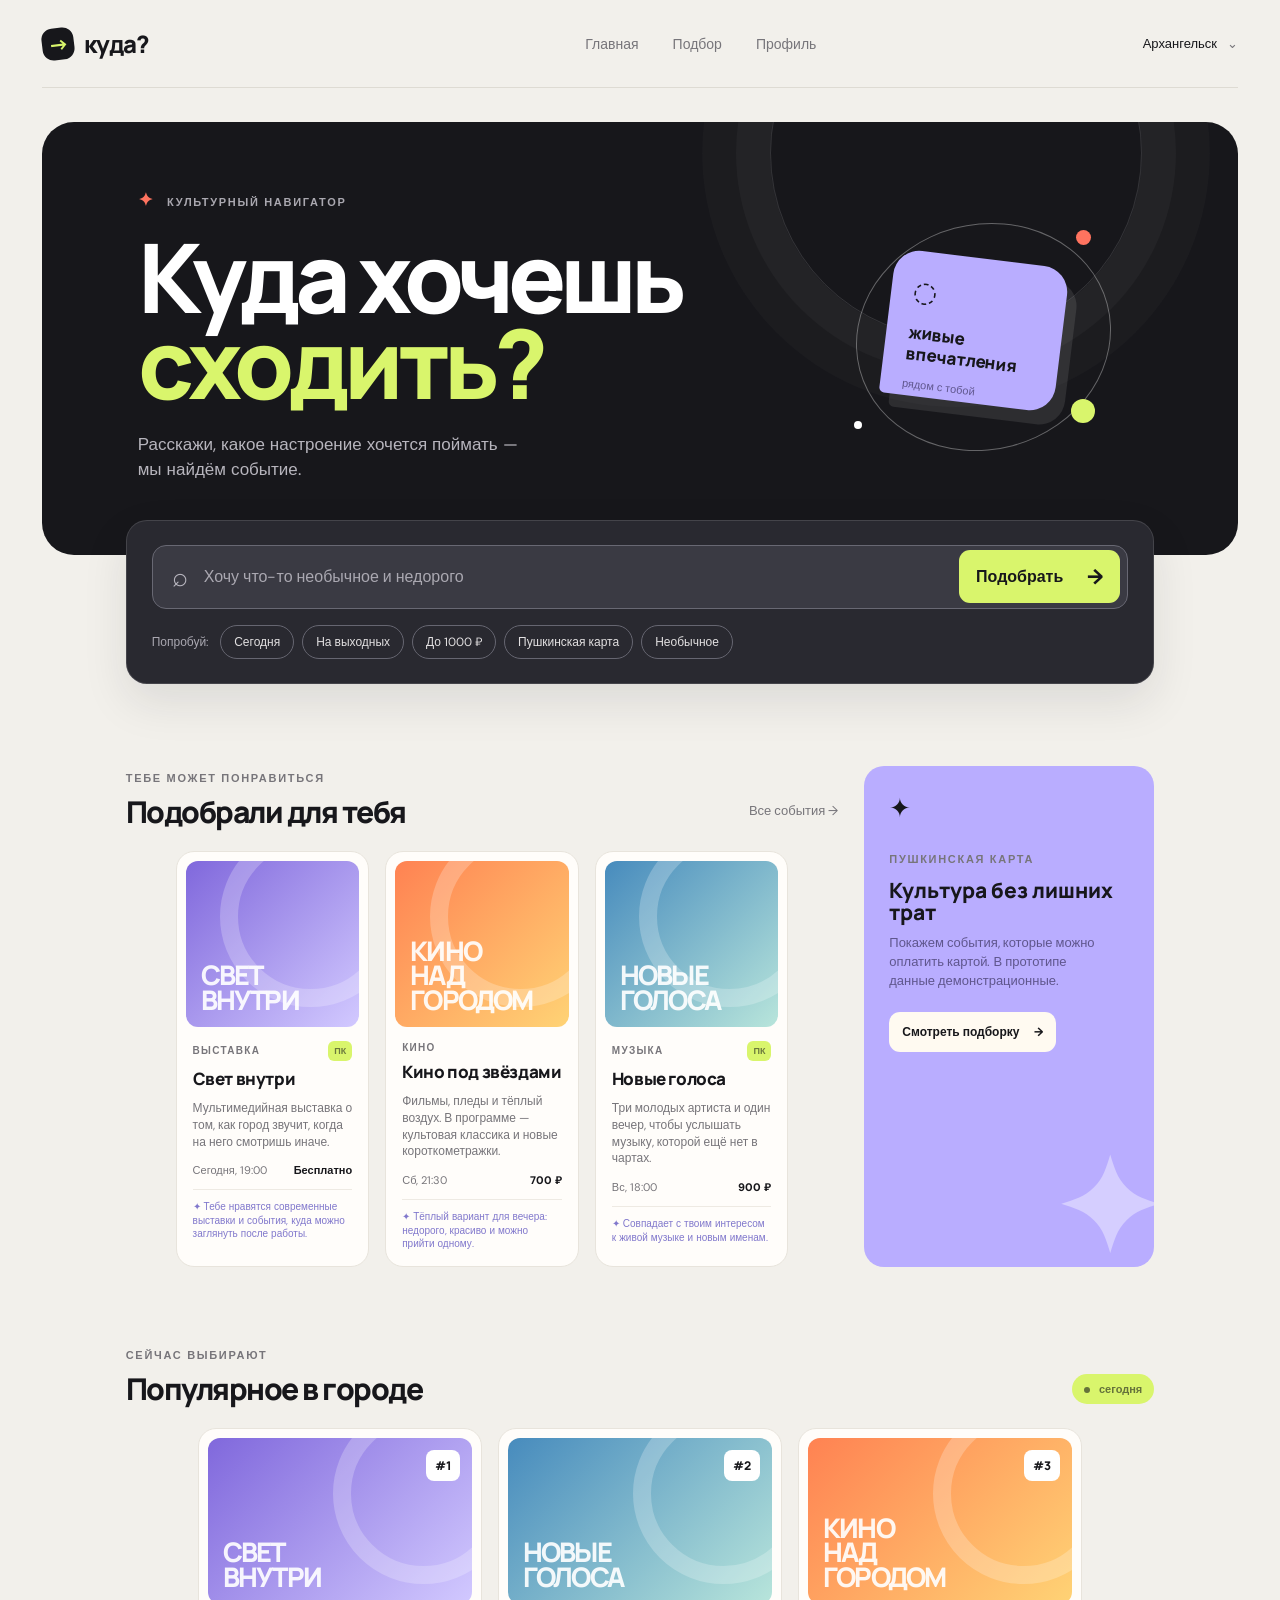
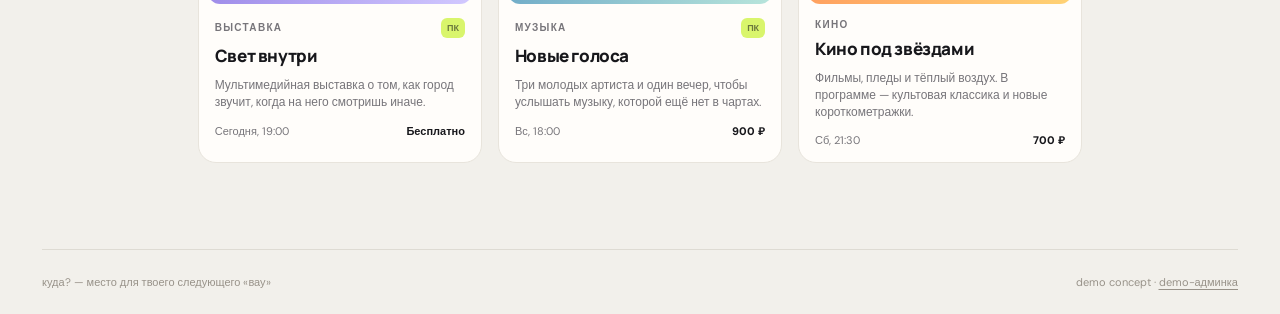
==== commit 81cc80b8: "Add files via upload" ====
--- a/index.html
+++ b/index.html
@@ -13,7 +13,7 @@
   <body>
     <div class="app-shell">
       <header class="topbar">
-        <button class="brand" data-screen="home" aria-label="На главную"><span class="brand-mark">↗</span><span>куда?</span></button>
+        <button class="brand" data-screen="home" aria-label="На главную"><span class="brand-mark">→</span><span>куда?</span></button>
         <nav class="top-nav" aria-label="Основная навигация"><button data-screen="home">Главная</button><button data-screen="explore">Подбор</button><button data-screen="profile">Профиль</button></nav>
         <button class="city-button" type="button" aria-label="Выбрать город">Архангельск <span>⌄</span></button>
       </header>
@@ -21,14 +21,14 @@
       <main id="app-main">
         <section class="screen active" id="screen-home" aria-labelledby="hero-title">
           <div class="hero"><div class="hero-copy"><div class="eyebrow"><span class="spark">✦</span> культурный навигатор</div><h1 id="hero-title">Куда хочешь<br /><em>сходить?</em></h1><p class="hero-lede">Расскажи, какое настроение хочется поймать — мы найдём событие.</p></div><div class="hero-orbit" aria-hidden="true"><span class="orbit-dot dot-one"></span><span class="orbit-dot dot-two"></span><span class="orbit-dot dot-three"></span><div class="orbit-card"><span class="orbit-icon">◌</span><strong>живые<br />впечатления</strong><small>рядом с тобой</small></div></div></div>
-          <div class="search-panel"><form id="home-search-form" class="search-form"><span class="search-icon">⌕</span><input id="home-query" type="text" placeholder="Хочу что-то необычное и недорого" aria-label="Опиши, куда хочешь сходить" /><button class="search-button" type="submit"><span>Подобрать</span><span>↗</span></button></form><div class="quick-row"><span class="quick-label">Попробуй:</span><button class="chip" data-query="Сегодня">Сегодня</button><button class="chip" data-query="На выходных">На выходных</button><button class="chip" data-query="До 1000 ₽">До 1000 ₽</button><button class="chip" data-query="По Пушкинской карте">Пушкинская карта</button><button class="chip" data-query="Хочу что-нибудь необычное">Необычное</button></div></div>
-          <div class="home-lower"><section><div class="section-heading"><div><span class="section-kicker">тебе может понравиться</span><h2>Подобрали для тебя</h2></div><button class="text-link" data-screen="explore">Все события ↗</button></div><div id="home-events" class="events-grid compact-grid"></div></section><aside class="pushkin-promo"><span class="promo-icon">✦</span><span class="section-kicker">пушкинская карта</span><h3>Культура без лишних трат</h3><p>Покажем события, которые можно оплатить картой. В прототипе данные демонстрационные.</p><button class="light-button" data-query="По Пушкинской карте">Смотреть подборку <span>↗</span></button></aside></div>
+          <div class="search-panel"><form id="home-search-form" class="search-form"><span class="search-icon">⌕</span><input id="home-query" type="text" placeholder="Хочу что-то необычное и недорого" aria-label="Опиши, куда хочешь сходить" /><button class="search-button" type="submit"><span>Подобрать</span><span>→</span></button></form><div class="quick-row"><span class="quick-label">Попробуй:</span><button class="chip" data-query="Сегодня">Сегодня</button><button class="chip" data-query="На выходных">На выходных</button><button class="chip" data-query="До 1000 ₽">До 1000 ₽</button><button class="chip" data-query="По Пушкинской карте">Пушкинская карта</button><button class="chip" data-query="Хочу что-нибудь необычное">Необычное</button></div></div>
+          <div class="home-lower"><section><div class="section-heading"><div><span class="section-kicker">тебе может понравиться</span><h2>Подобрали для тебя</h2></div><button class="text-link" data-screen="explore">Все события →</button></div><div id="home-events" class="events-grid compact-grid"></div></section><aside class="pushkin-promo"><span class="promo-icon">✦</span><span class="section-kicker">пушкинская карта</span><h3>Культура без лишних трат</h3><p>Покажем события, которые можно оплатить картой. В прототипе данные демонстрационные.</p><button class="light-button" data-query="По Пушкинской карте">Смотреть подборку <span>→</span></button></aside></div>
           <section class="home-popular"><div class="section-heading"><div><span class="section-kicker">сейчас выбирают</span><h2>Популярное в городе</h2></div><span class="live-pill"><i></i> сегодня</span></div><div id="home-popular" class="events-grid compact-grid"></div></section>
         </section>
 
-        <section class="screen" id="screen-explore" aria-labelledby="explore-title"><div class="page-intro"><div><span class="section-kicker">подбор по настроению</span><h2 id="explore-title">Найдём твоё событие</h2><p>Напиши как есть — можно без правильных слов.</p></div><button class="soft-icon-button" data-screen="home" aria-label="Вернуться на главную">←</button></div><div class="search-panel inner-search"><form id="explore-search-form" class="search-form"><span class="search-icon">⌕</span><input id="explore-query" type="text" placeholder="Хочу на выставку вечером..." aria-label="Поиск мероприятий" /><button class="search-button" type="submit"><span>Подобрать</span><span>↗</span></button></form><div class="quick-row"><button class="chip" data-query="Сегодня">Сегодня</button><button class="chip" data-query="На выходных">На выходных</button><button class="chip" data-query="До 1000 ₽">До 1000 ₽</button><button class="chip" data-query="По Пушкинской карте">Пушкинская карта</button></div></div><div class="section-heading result-heading"><div><span class="section-kicker" id="result-kicker">для тебя сегодня</span><h2>Варианты рядом</h2></div><span class="result-count" id="result-count">12 событий</span></div><div id="empty-state" class="empty-state" hidden><div class="empty-icon">◌</div><h3>Пока ничего не нашли</h3><p>Попробуй описать настроение иначе.</p></div><div id="events-grid" class="events-grid"></div><p class="demo-note">Демо-версия · события и цены вымышлены и нужны только для прототипа</p></section>
+        <section class="screen" id="screen-explore" aria-labelledby="explore-title"><div class="page-intro"><div><span class="section-kicker">подбор по настроению</span><h2 id="explore-title">Найдём твоё событие</h2><p>Напиши как есть — можно без правильных слов.</p></div><button class="soft-icon-button" data-screen="home" aria-label="Вернуться на главную">←</button></div><div class="search-panel inner-search"><form id="explore-search-form" class="search-form"><span class="search-icon">⌕</span><input id="explore-query" type="text" placeholder="Хочу на выставку вечером..." aria-label="Поиск мероприятий" /><button class="search-button" type="submit"><span>Подобрать</span><span>→</span></button></form><div class="quick-row"><button class="chip" data-query="Сегодня">Сегодня</button><button class="chip" data-query="На выходных">На выходных</button><button class="chip" data-query="До 1000 ₽">До 1000 ₽</button><button class="chip" data-query="По Пушкинской карте">Пушкинская карта</button></div></div><div class="section-heading result-heading"><div><span class="section-kicker" id="result-kicker">для тебя сегодня</span><h2>Варианты рядом</h2></div><span class="result-count" id="result-count">12 событий</span></div><div id="empty-state" class="empty-state" hidden><div class="empty-icon">◌</div><h3>Пока ничего не нашли</h3><p>Попробуй описать настроение иначе.</p></div><div id="events-grid" class="events-grid"></div><p class="demo-note">Демо-версия · события и цены вымышлены и нужны только для прототипа</p></section>
 
-        <section class="screen" id="screen-profile" aria-labelledby="profile-title"><div class="profile-head"><div class="avatar">АС</div><div><span class="section-kicker">твой культурный профиль</span><h2 id="profile-title">Аня Соколова</h2><p>Архангельск · открыта новому</p></div></div><div class="profile-grid"><div class="stat-card stat-lime"><span>посетила</span><strong>8</strong><small>мероприятий</small></div><div class="stat-card"><span>открыла</span><strong>14</strong><small>новых мест</small></div><div class="stat-card stat-lav"><span>в планах</span><strong id="saved-count">3</strong><small>события</small></div></div><div class="profile-columns"><section><div class="section-heading"><div><span class="section-kicker">твои интересы</span><h2>Что тебе нравится</h2></div></div><div class="interest-list"><span>современное искусство</span><span>живая музыка</span><span>необычные места</span><span>кино</span></div><div class="taste-card"><div class="mini-avatar avatar-yellow">АК</div><div><span class="section-kicker">86% совпадение вкусов</span><h3>Алексей рекомендует «Ночной маршрут»</h3><p>«Похоже на твой интерес к необычным местам»</p></div><button class="primary-small" data-event-id="9">Открыть ↗</button></div><div class="section-heading history-title"><div><span class="section-kicker">твоя история</span><h2>Последние походы</h2></div></div><div class="history-list"><div class="history-item"><span class="history-thumb art-purple">✦</span><div><strong>Свет внутри</strong><small>ГЭС-2 · 12 сентября</small></div><span class="history-check">✓</span></div><div class="history-item"><span class="history-thumb art-orange">◌</span><div><strong>Кино под звёздами</strong><small>Сад «Эрмитаж» · 6 сентября</small></div><span class="history-check">✓</span></div><div class="history-item"><span class="history-thumb art-blue">♪</span><div><strong>Новые голоса</strong><small>Кластер «Арма» · 29 августа</small></div><span class="history-check">✓</span></div></div></section><section class="achievements-card"><div class="section-kicker">маленькие победы</div><h2>Достижения</h2><div class="achievement-grid"><div class="achievement unlocked"><span>✦</span><b>Первый<br />поход</b></div><div class="achievement unlocked"><span>◉</span><b>Киноман</b></div><div class="achievement unlocked"><span>⌂</span><b>Исследователь<br />музеев</b></div><div class="achievement locked"><span>5</span><b>5 мероприятий</b><small>ещё 1 поход</small></div><div class="achievement locked"><span>?</span><b>Попробовал<br />новое</b><small>новый жанр</small></div><div class="achievement locked"><span>♧</span><b>Свой человек<br />в городе</b><small>ещё 3 места</small></div></div></section></div></section>
+        <section class="screen" id="screen-profile" aria-labelledby="profile-title"><div class="profile-head"><div class="avatar">АС</div><div><span class="section-kicker">твой культурный профиль</span><h2 id="profile-title">Аня Соколова</h2><p>Архангельск · открыта новому</p></div></div><div class="profile-grid"><div class="stat-card stat-lime"><span>посетила</span><strong>8</strong><small>мероприятий</small></div><div class="stat-card"><span>открыла</span><strong>14</strong><small>новых мест</small></div><div class="stat-card stat-lav"><span>в планах</span><strong id="saved-count">3</strong><small>события</small></div></div><div class="profile-columns"><section><div class="section-heading"><div><span class="section-kicker">твои интересы</span><h2>Что тебе нравится</h2></div></div><div class="interest-list"><span>современное искусство</span><span>живая музыка</span><span>необычные места</span><span>кино</span></div><div class="taste-card"><div class="mini-avatar avatar-yellow">АК</div><div><span class="section-kicker">86% совпадение вкусов</span><h3>Алексей рекомендует «Ночной маршрут»</h3><p>«Похоже на твой интерес к необычным местам»</p></div><button class="primary-small" data-event-id="9">Открыть →</button></div><div class="section-heading history-title"><div><span class="section-kicker">твоя история</span><h2>Последние походы</h2></div></div><div class="history-list"><div class="history-item"><span class="history-thumb art-purple">✦</span><div><strong>Свет внутри</strong><small>ГЭС-2 · 12 сентября</small></div><span class="history-check">✓</span></div><div class="history-item"><span class="history-thumb art-orange">◌</span><div><strong>Кино под звёздами</strong><small>Сад «Эрмитаж» · 6 сентября</small></div><span class="history-check">✓</span></div><div class="history-item"><span class="history-thumb art-blue">♪</span><div><strong>Новые голоса</strong><small>Кластер «Арма» · 29 августа</small></div><span class="history-check">✓</span></div></div></section><section class="achievements-card"><div class="section-kicker">маленькие победы</div><h2>Достижения</h2><div class="achievement-grid"><div class="achievement unlocked"><span>✦</span><b>Первый<br />поход</b></div><div class="achievement unlocked"><span>◉</span><b>Киноман</b></div><div class="achievement unlocked"><span>⌂</span><b>Исследователь<br />музеев</b></div><div class="achievement locked"><span>5</span><b>5 мероприятий</b><small>ещё 1 поход</small></div><div class="achievement locked"><span>?</span><b>Попробовал<br />новое</b><small>новый жанр</small></div><div class="achievement locked"><span>♧</span><b>Свой человек<br />в городе</b><small>ещё 3 места</small></div></div></section></div></section>
       </main>
       <footer><span>куда? — место для твоего следующего «вау»</span><span>demo concept · <a href="admin.html">demo-админка</a></span></footer>
       <nav class="mobile-nav" aria-label="Мобильная навигация"><button data-screen="home"><span>⌂</span>Главная</button><button data-screen="explore"><span>⌕</span>Подбор</button><button data-screen="profile"><span>◉</span>Профиль</button></nav>
--- a/styles.css
+++ b/styles.css
@@ -1,6 +1,23 @@
-:root{--ink:#222326;--muted:#77736d;--paper:#f5f1eb;--card:#fffdf9;--lime:#d9f26a;--lav:#c9c1f8;--coral:#ff765f;--line:#dfd9cf}*{box-sizing:border-box}html{scroll-behavior:smooth}body{margin:0;background:var(--paper);color:var(--ink);font-family:"DM Sans",Arial,sans-serif}button,input{font:inherit}.app-shell{max-width:1240px;margin:auto;padding:0 42px}.topbar{height:88px;display:flex;align-items:center;justify-content:space-between;border-bottom:1px solid var(--line)}.brand{display:flex;gap:9px;align-items:center;color:var(--ink);text-decoration:none;font:800 24px Manrope}.brand-mark{width:30px;height:30px;border-radius:50%;background:var(--ink);color:var(--lime);display:grid;place-items:center;font-size:20px}.top-nav{display:flex;gap:35px;margin-left:90px}.top-nav a{color:var(--muted);text-decoration:none;font-size:14px}.top-nav a.active{color:var(--ink);font-weight:700}.city-button{border:0;background:transparent;cursor:pointer;color:var(--ink);font-size:14px}.city-button span{color:var(--muted);padding-left:8px}.hero{min-height:355px;display:flex;align-items:center;justify-content:space-between;padding:55px 9% 34px}.eyebrow,.section-kicker{font-size:11px;text-transform:uppercase;letter-spacing:1.6px;font-weight:700;color:var(--muted)}.spark{color:var(--coral);font-size:18px;margin-right:7px}.hero h1{font:800 clamp(50px,7vw,90px)/.96 Manrope;letter-spacing:-4px;margin:20px 0 20px}.hero h1 em,.how-section em{font-style:normal;color:#8178cc}.hero-lede{max-width:345px;color:var(--muted);line-height:1.55;font-size:16px}.hero-orbit{width:270px;height:230px;position:relative;margin-right:4%}.hero-orbit:before{content:"";position:absolute;inset:10px 0 0 20px;border:1px solid #cac3b8;border-radius:50%;transform:rotate(-19deg)}.orbit-card{position:absolute;top:45px;left:43px;width:177px;height:145px;padding:23px;background:var(--lav);border-radius:30px 30px 30px 5px;transform:rotate(8deg);box-shadow:0 13px 0 rgba(47,43,71,.08)}.orbit-icon{font-size:28px;display:block;margin-bottom:14px}.orbit-card strong{font:700 17px/1.05 Manrope}.orbit-card small{display:block;font-size:11px;margin-top:12px;color:#5e577e}.orbit-dot{position:absolute;border-radius:50%}.dot-one{width:15px;height:15px;background:var(--coral);top:14px;right:25px}.dot-two{width:8px;height:8px;background:var(--ink);bottom:25px;left:15px}.dot-three{width:24px;height:24px;background:var(--lime);bottom:38px;right:25px}.search-panel{background:var(--ink);border-radius:24px;padding:27px 30px;color:white;box-shadow:0 18px 35px rgba(40,35,25,.1)}.search-form{height:62px;background:#393a3e;border:1px solid #55565a;border-radius:14px;display:flex;align-items:center;padding:6px 7px 6px 21px}.search-icon{color:#aba9a2;font-size:27px;line-height:0;margin-right:12px}.search-form input{min-width:0;flex:1;border:0;outline:0;background:transparent;color:white;font-size:15px}.search-form input::placeholder{color:#aaa8a2}.search-button,.primary-cta{border:0;border-radius:10px;background:var(--lime);color:var(--ink);font-weight:700;cursor:pointer;padding:15px 16px;display:flex;align-items:center;gap:24px}.button-arrow{font-size:21px;line-height:0}.quick-row{display:flex;align-items:center;gap:8px;margin-top:18px;flex-wrap:wrap}.quick-label{color:#a5a39d;font-size:12px;margin-right:4px}.chip{color:#d2d0c9;background:transparent;border:1px solid #5a5b5f;border-radius:100px;padding:7px 13px;font-size:12px;cursor:pointer}.chip:hover,.chip:focus{border-color:var(--lime);color:var(--lime)}.results-section{padding:78px 9% 82px}.section-heading{display:flex;justify-content:space-between;align-items:end;margin-bottom:25px}.section-heading h2,.how-section h2{font:700 30px/1.1 Manrope;margin:9px 0 0;letter-spacing:-1px}.result-count{font-size:13px;color:var(--muted)}.events-grid{display:grid;grid-template-columns:repeat(3,1fr);gap:17px}.event-card{background:var(--card);border-radius:17px;padding:9px;cursor:pointer;transition:transform .2s,box-shadow .2s}.event-card:hover{transform:translateY(-5px);box-shadow:0 15px 28px rgba(53,45,32,.11)}.event-art{height:170px;border-radius:11px;position:relative;overflow:hidden;padding:14px;display:flex;align-items:flex-end}.event-art:after{content:"";position:absolute;width:120px;height:120px;border-radius:50%;border:17px solid rgba(255,255,255,.24);right:-30px;top:-22px}.art-purple{background:linear-gradient(135deg,#9d87e8,#d3c2ff)}.art-orange{background:linear-gradient(135deg,#ff8c53,#ffd276)}.art-blue{background:linear-gradient(135deg,#5b9ac8,#b7e1db)}.art-pink{background:linear-gradient(135deg,#e486b5,#f8cad8)}.art-green{background:linear-gradient(135deg,#76b49e,#d5eb95)}.art-dark{background:linear-gradient(135deg,#282a45,#7482ba)}.art-word{position:relative;z-index:1;font:800 29px/.9 Manrope;letter-spacing:-1.5px;color:rgba(255,255,255,.85);max-width:150px}.event-info{padding:14px 8px 8px}.event-type{color:var(--muted);font-size:10px;text-transform:uppercase;letter-spacing:1.2px;font-weight:700}.event-info h3{font:700 17px/1.15 Manrope;margin:8px 0 14px}.event-bottom{display:flex;justify-content:space-between;color:var(--muted);font-size:12px}.event-price{color:var(--ink);font-weight:700}.demo-note{text-align:center;color:#a29d94;font-size:11px;margin:32px 0 0}.how-section{background:#dfeaca;border-radius:24px;padding:53px 9%;display:flex;justify-content:space-between;align-items:center;margin-bottom:52px}.steps{display:flex;gap:40px}.step{display:flex;gap:13px;align-items:flex-start}.step b{color:#a0a88e;font:700 12px Manrope}.step span{font:700 15px/1.2 Manrope}.how-section .section-kicker{color:#7f8b67}footer{border-top:1px solid var(--line);padding:24px 0;display:flex;justify-content:space-between;color:#989289;font-size:11px}.empty-state{text-align:center;padding:40px 20px;color:var(--muted)}.empty-icon{font-size:38px;color:var(--coral)}.empty-state h3{color:var(--ink);margin:15px 0 5px}.empty-state p{margin:0}.event-dialog{border:0;padding:0;border-radius:22px;max-width:470px;width:calc(100% - 32px);background:var(--card);box-shadow:0 24px 70px #24201844;overflow:hidden}.event-dialog::backdrop{background:#24201899;backdrop-filter:blur(4px)}.dialog-close{position:absolute;right:15px;top:12px;border:0;background:#fff9;color:var(--ink);font-size:26px;cursor:pointer;border-radius:50%;width:34px;height:34px}.dialog-art{height:200px}.dialog-body{padding:25px}.dialog-body h2{font:700 27px/1.1 Manrope;margin:9px 0 14px}.dialog-body p{color:var(--muted);line-height:1.5;margin:0 0 18px}.dialog-meta{display:flex;flex-wrap:wrap;gap:8px;margin-bottom:23px}.meta-pill{background:#f1eee8;border-radius:100px;padding:8px 11px;font-size:12px}.primary-cta{width:100%;justify-content:space-between}.primary-cta span{font-size:22px}@media(max-width:760px){.app-shell{padding:0 17px}.topbar{height:70px}.top-nav{display:none}.hero{min-height:340px;padding:48px 4% 28px;display:block;position:relative}.hero h1{font-size:58px;letter-spacing:-3px}.hero-lede{font-size:15px}.hero-orbit{position:absolute;right:-8px;bottom:12px;transform:scale(.68);transform-origin:bottom right}.search-panel{padding:18px;border-radius:18px}.search-form{height:auto;min-height:58px;padding-left:14px}.search-form input{font-size:14px}.search-button{padding:13px 14px;gap:0}.search-button span:first-child{display:none}.quick-row{gap:6px}.chip{font-size:11px;padding:7px 10px}.results-section{padding:57px 4% 60px}.section-heading h2,.how-section h2{font-size:25px}.events-grid{grid-template-columns:repeat(2,1fr);gap:10px}.event-art{height:135px}.art-word{font-size:22px}.event-info{padding:11px 5px 6px}.event-info h3{font-size:14px;margin:6px 0 11px}.event-bottom{font-size:10px}.event-type{font-size:9px}.how-section{display:block;padding:39px 8%;margin-bottom:33px}.steps{margin-top:35px;display:grid;grid-template-columns:1fr;gap:17px}.step span br{display:none}footer{font-size:10px}.hero-orbit{width:220px}.result-count{font-size:11px}}
-button{font-family:inherit}.brand,.top-nav button,.text-link,.soft-icon-button{border:0;background:transparent;cursor:pointer;color:inherit}.brand{padding:0}.top-nav button{font-size:14px;color:var(--muted);padding:8px 0}.top-nav button.active{color:var(--ink);font-weight:700}.screen{display:none;animation:screen-in .35s ease}.screen.active{display:block}@keyframes screen-in{from{opacity:0;transform:translateY(8px)}to{opacity:1;transform:none}}.hero{padding-top:48px;padding-bottom:38px}.home-lower{display:grid;grid-template-columns:minmax(0,1fr) 275px;gap:24px;padding:72px 9% 80px}.compact-grid{grid-template-columns:repeat(3,1fr)}.text-link{font-size:13px;color:var(--muted);padding:8px 0}.pushkin-promo{background:var(--lav);border-radius:19px;padding:24px 23px;min-height:245px;position:relative;overflow:hidden}.promo-icon{display:block;font-size:25px;margin-bottom:22px}.pushkin-promo h3{font:700 20px/1.1 Manrope;margin:11px 0}.pushkin-promo p{color:#5e577e;font-size:13px;line-height:1.45;margin:0 0 21px}.light-button,.primary-small,.outline-small,.visit-button{border:0;cursor:pointer;border-radius:10px}.light-button{background:#fff9f0;color:var(--ink);font-weight:700;font-size:12px;padding:12px 13px;display:flex;gap:16px}.page-intro{display:flex;justify-content:space-between;align-items:flex-end;padding:62px 9% 34px}.page-intro h2,.profile-head h2{font:700 38px/1.05 Manrope;letter-spacing:-1.5px;margin:10px 0}.page-intro p,.profile-head p{color:var(--muted);font-size:15px;margin:10px 0 0}.soft-icon-button{width:43px;height:43px;border:1px solid var(--line);border-radius:50%;font-size:21px}.inner-search{margin:0 9% 55px}.result-heading{margin:0 9% 25px}.events-grid{margin-left:9%;margin-right:9%}.event-card-top{display:flex;justify-content:space-between;align-items:center}.card-tag{font-size:9px;font-weight:700;color:#718044;background:var(--lime);border-radius:5px;padding:4px 5px}.event-description{color:var(--muted);font-size:12px;line-height:1.35;margin:0 0 13px}.why-line{font-size:11px;color:#8178cc;line-height:1.3;margin-top:11px;padding-top:10px;border-top:1px solid #eee8df}.empty-state{margin:50px 9%;text-align:center}.popular-hero{margin:4px 9% 66px;background:var(--ink);border-radius:22px;color:#fff;padding:36px 42px;display:flex;justify-content:space-between;align-items:center}.popular-hero h3{font:700 34px/1.08 Manrope;margin:14px 0}.popular-hero h3 em{font-style:normal;color:var(--lime)}.popular-hero p{color:#b8b6af;font-size:13px;margin:0}.big-number{display:flex;align-items:flex-end;gap:13px}.big-number strong{font:800 55px/1 Manrope;color:var(--lime);letter-spacing:-4px}.big-number span{font-size:11px;color:#b8b6af;line-height:1.3;margin-bottom:5px}.live-pill{color:#718044;background:var(--lime);border-radius:100px;padding:8px 12px;font-size:11px;font-weight:700}.live-pill i{display:inline-block;width:6px;height:6px;background:#718044;border-radius:50%;margin-right:6px}.rank-badge{position:absolute;top:12px;right:12px;background:#fff;color:var(--ink);border-radius:8px;padding:7px 9px;font:700 12px Manrope}.places-row{margin:78px 9% 85px;padding-top:44px;border-top:1px solid var(--line);display:grid;grid-template-columns:1fr 2fr;gap:30px}.places-row h2{font:700 28px Manrope;margin:10px 0}.place-list{display:grid;grid-template-columns:repeat(3,1fr);gap:10px}.place-card{background:#eae5dd;border-radius:13px;padding:18px 13px;min-height:125px;display:flex;flex-direction:column}.place-card b{font-size:11px;color:#a39b91;margin-bottom:24px}.place-card strong{font:700 15px Manrope}.place-card span{font-size:10px;color:var(--muted);margin-top:6px;line-height:1.25}.profile-head{margin:60px 9% 39px;display:flex;align-items:center;gap:17px}.profile-head .soft-icon-button{margin-left:auto}.avatar,.mini-avatar{display:grid;place-items:center;border-radius:50%;font:700 15px Manrope}.avatar{width:70px;height:70px;background:var(--coral);color:white;font-size:19px}.profile-grid{display:grid;grid-template-columns:repeat(3,1fr);gap:13px;margin:0 9% 70px}.stat-card{border-radius:17px;padding:20px 23px;background:#e8e3db;min-height:138px;display:flex;flex-direction:column}.stat-card.stat-lime{background:var(--lime)}.stat-card.stat-lav{background:var(--lav)}.stat-card span,.stat-card small{font-size:11px;color:#77736d}.stat-card strong{font:800 52px/1 Manrope;margin:15px 0 1px;letter-spacing:-3px}.profile-columns{display:grid;grid-template-columns:1.15fr .85fr;gap:52px;margin:0 9% 85px}.profile-columns .section-heading{padding:0;align-items:end}.profile-columns h2,.achievements-card h2{font-size:25px}.interest-list{display:flex;flex-wrap:wrap;gap:8px;margin:23px 0 48px}.interest-list span{border:1px solid var(--line);border-radius:100px;padding:10px 13px;font-size:12px}.history-title{margin-bottom:12px}.history-list{border-top:1px solid var(--line)}.history-item{display:flex;align-items:center;gap:13px;padding:13px 0;border-bottom:1px solid var(--line)}.history-thumb{width:43px;height:43px;border-radius:10px;color:#fff;display:grid;place-items:center;font-size:19px}.history-item div{display:flex;flex-direction:column;gap:4px;flex:1}.history-item strong{font:700 13px Manrope}.history-item small{color:var(--muted);font-size:11px}.history-check{color:#7c9260;font-weight:700}.achievements-card{background:var(--ink);color:#fff;border-radius:20px;padding:27px}.achievements-card .section-kicker{color:#aaa8a1}.achievements-card h2{margin:10px 0 22px}.achievement-grid{display:grid;grid-template-columns:repeat(3,1fr);gap:8px}.achievement{border-radius:12px;background:#393a3e;padding:11px;min-height:108px;display:flex;flex-direction:column}.achievement span{font-size:24px;color:var(--lime);margin-bottom:13px}.achievement b{font:700 11px/1.1 Manrope}.achievement small{font-size:9px;color:#aaa8a1;margin-top:auto}.achievement.locked{opacity:.55}.recommendation-banner{margin:0 9% 42px;background:#dfeaca;border-radius:17px;padding:20px 24px;display:flex;align-items:center;gap:15px}.recommendation-banner>div:nth-child(2){flex:1}.recommendation-banner h3{font:700 17px Manrope;margin:7px 0}.recommendation-banner p{color:#7f8b67;font-size:12px;margin:0}.mini-avatar{width:48px;height:48px}.avatar-yellow{background:var(--lime)}.avatar-purple{background:var(--lav)}.avatar-pink{background:#f6c4d2}.primary-small{background:var(--ink);color:#fff;padding:12px 14px;font-weight:700;font-size:12px}.people-grid{display:grid;grid-template-columns:repeat(3,1fr);gap:13px;margin:0 9% 85px}.person-card{background:var(--card);border-radius:17px;padding:20px}.person-top{display:flex;justify-content:space-between;align-items:center}.person-top>span{font-size:10px;color:#7d9160;font-weight:700}.person-card h3{font:700 18px Manrope;margin:19px 0 6px}.person-card>p{font-size:12px;color:var(--muted);margin:0}.person-favs{display:flex;align-items:center;gap:5px;margin:24px 0 19px}.person-favs span{width:35px;height:35px;border-radius:8px;color:#fff;display:grid;place-items:center}.person-favs b{font-size:10px;color:var(--muted);margin-left:5px}.outline-small{background:transparent;border:1px solid var(--line);padding:10px 12px;font-size:11px}.card-guide{margin:0 9% 57px;background:#f0e8d4;border-radius:20px;padding:28px 34px;display:flex;gap:30px;align-items:center}.card-chip{width:210px;height:126px;border-radius:13px;background:linear-gradient(135deg,#c9c1f8,#ffdc7d);padding:16px;display:flex;flex-direction:column;justify-content:space-between;flex-shrink:0;font-size:11px}.card-chip strong{font:700 21px Manrope}.card-guide h3{font:700 23px Manrope;margin:9px 0}.card-guide p{color:var(--muted);font-size:12px;max-width:480px;line-height:1.4;margin:0}.guide-star{font-size:47px;color:var(--coral);margin-left:auto}.dialog-details{display:flex;flex-wrap:wrap;gap:7px;margin:18px 0}.why-box{display:flex;gap:11px;background:#efeafd;border-radius:12px;padding:13px;margin:18px 0}.why-box>span{color:#8178cc;font-size:18px}.why-box b{font-size:11px}.why-box p{font-size:11px!important;color:#5e577e!important;margin:5px 0 0!important}.dialog-actions{display:flex;gap:8px}.dialog-actions .primary-cta{flex:1}.primary-cta.is-saved{background:var(--coral)}.visit-button{background:transparent;border:1px solid var(--line);padding:0 13px;font-size:11px}.related-block{border-top:1px solid var(--line);margin-top:27px;padding-top:19px}.related-list{display:grid;grid-template-columns:repeat(2,1fr);gap:8px;margin-top:10px}.related-list .event-card{padding:5px;box-shadow:none}.related-list .event-art{height:75px}.related-list .event-info{padding:8px 4px 4px}.related-list .event-info h3{font-size:12px;margin:4px 0}.related-list .event-description,.related-list .event-bottom,.related-list .event-type{display:none}.toast{position:fixed;bottom:25px;left:50%;transform:translate(-50%,20px);background:var(--ink);color:#fff;padding:13px 17px;border-radius:100px;font-size:12px;opacity:0;pointer-events:none;transition:.25s;z-index:10}.toast.show{opacity:1;transform:translate(-50%,0)}.mobile-nav{display:none}
-@media(max-width:760px){.app-shell{padding:0 17px;padding-bottom:77px}.topbar{height:70px}.top-nav{display:none}.city-button{font-size:11px}.hero{padding:48px 4% 28px;min-height:340px}.hero h1{font-size:58px}.hero-orbit{right:-8px}.search-panel{padding:18px}.search-form{min-height:58px}.search-button{padding:13px 14px}.search-button span:first-child{display:none}.quick-row{gap:6px}.chip{font-size:11px;padding:7px 10px}.home-lower{display:block;padding:57px 4% 48px}.home-lower>section{margin-bottom:36px}.compact-grid{grid-template-columns:repeat(2,1fr)}.compact-grid .event-card:nth-child(3){display:none}.page-intro{padding:45px 4% 27px;align-items:center}.page-intro h2,.profile-head h2{font-size:29px}.page-intro p{font-size:13px;max-width:270px}.inner-search{margin:0 4% 45px}.result-heading{margin:0 4% 20px}.events-grid{margin-left:4%;margin-right:4%;grid-template-columns:repeat(2,1fr);gap:10px}.event-art{height:125px}.event-info{padding:10px 5px 6px}.event-info h3{font-size:14px;margin:6px 0}.event-description{font-size:10px;display:-webkit-box;-webkit-line-clamp:2;-webkit-box-orient:vertical;overflow:hidden}.event-bottom{font-size:10px;gap:4px}.why-line{font-size:9px}.popular-hero{margin:4px 4% 52px;padding:25px 22px;display:block}.popular-hero h3{font-size:28px}.big-number{margin-top:28px}.big-number strong{font-size:43px}.live-pill{font-size:9px}.places-row{display:block;margin:57px 4% 45px}.place-list{grid-template-columns:1fr;gap:8px;margin-top:20px}.place-card{min-height:0;padding:14px}.place-card b{margin-bottom:11px}.profile-head{margin:42px 4% 30px}.profile-grid{margin:0 4% 50px;gap:8px}.stat-card{padding:14px 12px;min-height:110px}.stat-card strong{font-size:39px;margin-top:13px}.profile-columns{display:block;margin:0 4% 50px}.profile-columns .section-heading{display:block}.profile-columns .text-link{margin-top:10px}.achievements-card{margin-top:43px}.achievement-grid{gap:6px}.achievement{padding:9px;min-height:95px}.achievement span{font-size:19px;margin-bottom:9px}.recommendation-banner{margin:0 4% 28px;padding:16px;align-items:flex-start;flex-wrap:wrap}.recommendation-banner>div:nth-child(2){min-width:calc(100% - 70px)}.recommendation-banner h3{font-size:14px}.recommendation-banner .primary-small{margin-left:63px}.people-grid{display:block;margin:0 4% 45px}.person-card{margin-bottom:10px}.card-guide{margin:0 4% 45px;padding:19px;display:block}.card-chip{width:100%;height:110px;margin-bottom:22px}.guide-star{display:none}.card-guide h3{font-size:19px}.dialog-actions{flex-direction:column}.dialog-actions .primary-cta{justify-content:space-between}.visit-button{padding:12px}.event-dialog{max-height:90vh;overflow:auto}.dialog-art{height:145px}.dialog-body{padding:20px}.mobile-nav{position:fixed;display:flex;bottom:10px;left:17px;right:17px;background:var(--ink);border-radius:17px;padding:8px 4px;z-index:5;box-shadow:0 8px 24px #24201833}.mobile-nav button{border:0;background:transparent;color:#aaa8a1;flex:1;font-size:9px;display:flex;flex-direction:column;align-items:center;gap:3px}.mobile-nav button span{font-size:19px;line-height:1}.mobile-nav button.active{color:var(--lime)}footer{display:none}.related-list .event-art{height:65px}}
-footer a{color:inherit;text-decoration:underline;text-underline-offset:3px}.source-line{font-size:11px!important;color:#9a9389!important;margin:0 0 17px!important}.source-line a{color:#8178cc}
-.home-popular{margin:0 9% 80px}.taste-card{background:#f0e8d4;border-radius:16px;padding:16px;display:flex;align-items:center;gap:12px;margin:0 0 38px}.taste-card>div:nth-child(2){flex:1}.taste-card h3{font:700 14px Manrope;margin:7px 0}.taste-card p{font-size:11px;color:var(--muted);margin:0}.taste-card .primary-small{white-space:nowrap}
-@media(max-width:760px){.home-popular{margin:0 4% 50px}.section-heading{gap:12px}.section-heading h2{font-size:23px}.home-lower .section-heading{align-items:center}.pushkin-promo{min-height:0;padding:21px}.taste-card{align-items:flex-start;flex-wrap:wrap}.taste-card>div:nth-child(2){min-width:calc(100% - 64px)}.taste-card .primary-small{margin-left:64px}.profile-grid{grid-template-columns:repeat(3,1fr)}.profile-head{margin-top:39px}.events-grid{grid-template-columns:repeat(2,minmax(0,1fr))}.event-card{padding:7px}.event-art{height:118px}.art-word{font-size:20px}.event-info h3{font-size:13px}.event-description{font-size:10px}.why-line{font-size:9px}.page-intro h2{font-size:28px}}
+:root{--ink:#17171b;--ink-soft:#292930;--paper:#f2f0eb;--card:#fffdfa;--muted:#77757a;--line:#dedbd3;--lime:#d9f56c;--violet:#b9adff;--coral:#ff735f;--blue:#b8e3e0;--shadow:0 18px 45px rgba(28,25,35,.10)}
+*{box-sizing:border-box}html{scroll-behavior:smooth}body{margin:0;background:var(--paper);color:var(--ink);font-family:"DM Sans",Arial,sans-serif}button,input{font:inherit}button{cursor:pointer}.app-shell{max-width:1320px;margin:auto;padding:0 42px}.topbar{height:88px;display:flex;align-items:center;justify-content:space-between;border-bottom:1px solid var(--line);position:relative;z-index:3}.brand,.top-nav button,.text-link,.soft-icon-button{border:0;background:transparent;color:inherit}.brand{display:flex;align-items:center;gap:10px;padding:0;font:800 24px/1 Manrope;letter-spacing:-1px}.brand-mark{width:32px;height:32px;display:grid;place-items:center;border-radius:11px;background:var(--ink);color:var(--lime);font-size:21px;transform:rotate(-7deg)}.top-nav{display:flex;gap:34px;margin-left:110px}.top-nav button{padding:9px 0;color:var(--muted);font-size:14px}.top-nav button.active{color:var(--ink);font-weight:700}.city-button{border:0;background:transparent;color:var(--ink);font-size:13px;padding:10px 0}.city-button span{color:var(--muted);margin-left:7px}.screen{display:none;animation:screen-in .32s ease}.screen.active{display:block}@keyframes screen-in{from{opacity:0;transform:translateY(10px)}to{opacity:1;transform:none}}
+.hero{min-height:405px;margin:34px 0 0;padding:66px 8% 72px;display:flex;align-items:center;justify-content:space-between;background:var(--ink);border-radius:32px;color:#fff;overflow:hidden;position:relative}.hero:after{content:"";position:absolute;width:370px;height:370px;border:1px solid #ffffff20;border-radius:50%;right:8%;top:-155px;box-shadow:0 0 0 34px #ffffff08,0 0 0 68px #ffffff05}.hero-copy{position:relative;z-index:1;max-width:580px}.eyebrow,.section-kicker{font-size:11px;text-transform:uppercase;letter-spacing:1.7px;font-weight:800;color:var(--muted)}.hero .eyebrow{color:#aaa8b0}.spark{color:var(--coral);font-size:18px;margin-right:8px}.hero h1{font:800 clamp(58px,7.5vw,103px)/.9 Manrope;letter-spacing:-6px;margin:22px 0 25px}.hero h1 em{font-style:normal;color:var(--lime)}.hero-lede{max-width:390px;margin:0;color:#b7b5bd;font-size:17px;line-height:1.5}.hero-orbit{width:270px;height:230px;position:relative;z-index:1;margin-right:3%}.hero-orbit:before{content:"";position:absolute;inset:4px 0 0 13px;border:1px solid #ffffff55;border-radius:50%;transform:rotate(-15deg)}.orbit-card{position:absolute;top:38px;left:45px;width:175px;height:145px;padding:22px;background:var(--violet);color:var(--ink);border-radius:26px 26px 26px 5px;transform:rotate(7deg);box-shadow:11px 13px 0 #ffffff18}.orbit-icon{display:block;font-size:28px;margin-bottom:13px}.orbit-card strong{font:800 17px/1 Manrope}.orbit-card small{display:block;margin-top:12px;font-size:11px;color:#5f568d}.orbit-dot{position:absolute;border-radius:50%}.dot-one{width:15px;height:15px;background:var(--coral);top:10px;right:21px}.dot-two{width:8px;height:8px;background:#fff;bottom:21px;left:12px}.dot-three{width:24px;height:24px;background:var(--lime);bottom:27px;right:17px}
+.search-panel{position:relative;z-index:2;margin:-35px 7% 0;padding:24px 25px;background:var(--ink-soft);border:1px solid #ffffff20;border-radius:21px;color:#fff;box-shadow:var(--shadow)}.search-form{height:64px;display:flex;align-items:center;gap:10px;background:#3a3a43;border:1px solid #686873;border-radius:14px;padding:6px 7px 6px 19px}.search-icon{color:#b8b6bf;font-size:27px;line-height:0;margin-right:4px}.search-form input{min-width:0;flex:1;border:0;outline:0;background:transparent;color:#fff;font-size:16px}.search-form input::placeholder{color:#aaa8b1}.search-button,.primary-cta{border:0;border-radius:11px;background:var(--lime);color:var(--ink);font-weight:800;display:flex;align-items:center;gap:24px;padding:16px 17px}.search-button span:last-child{font-size:21px;line-height:0}.quick-row{display:flex;align-items:center;gap:8px;flex-wrap:wrap;margin-top:16px}.quick-label{color:#aaa8b1;font-size:12px;margin-right:4px}.chip{border:1px solid #666671;border-radius:100px;background:transparent;color:#e2e0e1;padding:8px 13px;font-size:12px}.chip:hover,.chip:focus{border-color:var(--lime);color:var(--lime)}
+.home-lower{display:grid;grid-template-columns:minmax(0,1fr) 290px;gap:26px;padding:82px 7% 76px}.section-heading{display:flex;justify-content:space-between;align-items:end;gap:20px;margin-bottom:24px}.section-heading h2,.how-section h2{font:800 30px/1.04 Manrope;letter-spacing:-1.5px;margin:9px 0 0}.text-link{padding:8px 0;color:var(--muted);font-size:13px;white-space:nowrap}.events-grid{display:grid;grid-template-columns:repeat(3,minmax(0,1fr));gap:16px}.compact-grid{grid-template-columns:repeat(3,minmax(0,1fr))}.event-card{min-width:0;padding:9px;background:var(--card);border:1px solid #e8e4dc;border-radius:18px;cursor:pointer;transition:transform .2s,box-shadow .2s,border-color .2s}.event-card:hover{transform:translateY(-5px);border-color:#cbc5bc;box-shadow:0 16px 32px rgba(45,39,30,.12)}.event-art{height:166px;display:flex;align-items:flex-end;position:relative;overflow:hidden;padding:15px;border-radius:12px}.event-art:after{content:"";position:absolute;width:145px;height:145px;border:18px solid #ffffff3a;border-radius:50%;right:-42px;top:-35px}.art-purple{background:linear-gradient(135deg,#8068dc,#d2c9ff)}.art-orange{background:linear-gradient(135deg,#ff8252,#ffd375)}.art-blue{background:linear-gradient(135deg,#478bbd,#b8e5db)}.art-pink{background:linear-gradient(135deg,#db75a9,#f7c7d9)}.art-green{background:linear-gradient(135deg,#61aa95,#d9eb93)}.art-dark{background:linear-gradient(135deg,#242538,#7482bb)}.art-word{position:relative;z-index:1;max-width:155px;color:#ffffffe8;font:800 27px/.9 Manrope;letter-spacing:-1.8px}.event-info{padding:14px 7px 6px}.event-card-top{display:flex;align-items:center;justify-content:space-between;gap:8px}.event-type{color:var(--muted);font-size:10px;text-transform:uppercase;letter-spacing:1.3px;font-weight:800}.card-tag{padding:4px 6px;background:var(--lime);border-radius:6px;color:#6b793d;font-size:9px;font-weight:800}.event-info h3{font:800 17px/1.12 Manrope;margin:8px 0 12px;letter-spacing:-.4px}.event-description{margin:0 0 13px;color:var(--muted);font-size:12px;line-height:1.4}.event-bottom{display:flex;justify-content:space-between;gap:8px;color:var(--muted);font-size:11px}.event-bottom span:first-child{overflow:hidden;text-overflow:ellipsis;white-space:nowrap}.event-price{color:var(--ink);font-weight:800;white-space:nowrap}.why-line{margin-top:12px;padding-top:10px;border-top:1px solid #eeeae3;color:#8178cc;font-size:10px;line-height:1.35}.rank-badge{position:absolute;top:12px;right:12px;padding:7px 9px;background:#fff;color:var(--ink);border-radius:8px;font:800 12px Manrope}
+.pushkin-promo{min-height:260px;padding:25px;background:var(--violet);border-radius:20px;color:var(--ink);position:relative;overflow:hidden}.pushkin-promo:after{content:"✦";position:absolute;right:-8px;bottom:-26px;color:#ffffff66;font:800 130px Manrope}.promo-icon{display:block;font-size:26px;margin-bottom:22px}.pushkin-promo h3{position:relative;z-index:1;font:800 21px/1.05 Manrope;margin:11px 0}.pushkin-promo p{position:relative;z-index:1;max-width:220px;color:#5f568d;font-size:13px;line-height:1.45;margin:0 0 22px}.light-button,.primary-small,.outline-small,.visit-button{border-radius:11px;cursor:pointer}.light-button{position:relative;z-index:1;border:0;background:#fffaf1;color:var(--ink);font-size:12px;font-weight:800;padding:12px 13px;display:flex;gap:15px}.home-popular{margin:0 7% 86px}.live-pill{padding:8px 12px;border-radius:100px;background:var(--lime);color:#65723b;font-size:11px;font-weight:800}.live-pill i{display:inline-block;width:6px;height:6px;margin-right:6px;border-radius:50%;background:#65723b}
+.page-intro{display:flex;justify-content:space-between;align-items:end;padding:70px 7% 36px}.page-intro h2,.profile-head h2{font:800 42px/1 Manrope;letter-spacing:-2px;margin:10px 0 0}.page-intro p,.profile-head p{color:var(--muted);font-size:15px;margin:11px 0 0}.soft-icon-button{width:44px;height:44px;border:1px solid var(--line);border-radius:50%;font-size:22px}.inner-search{margin:0 7% 55px}.result-heading{margin:0 7% 24px}.events-grid{margin-left:7%;margin-right:7%}.empty-state{margin:55px 7%;padding:42px 20px;text-align:center;color:var(--muted)}.empty-state h3{color:var(--ink);margin:14px 0 6px}.empty-icon{font-size:42px;color:var(--coral)}.demo-note{text-align:center;color:#a19d96;font-size:11px;margin:30px 0 0}
+.profile-head{display:flex;align-items:center;gap:17px;margin:65px 7% 42px}.avatar,.mini-avatar{display:grid;place-items:center;border-radius:50%;font:800 15px Manrope}.avatar{width:74px;height:74px;background:var(--coral);color:#fff;font-size:20px}.profile-grid{display:grid;grid-template-columns:repeat(3,1fr);gap:14px;margin:0 7% 72px}.stat-card{min-height:145px;padding:22px 24px;display:flex;flex-direction:column;border-radius:18px;background:#e5e1d9}.stat-card.stat-lime{background:var(--lime)}.stat-card.stat-lav{background:var(--violet)}.stat-card span,.stat-card small{color:#77736d;font-size:11px}.stat-card strong{margin:14px 0 1px;font:800 55px/1 Manrope;letter-spacing:-4px}.profile-columns{display:grid;grid-template-columns:1.1fr .9fr;gap:54px;margin:0 7% 90px}.profile-columns h2,.achievements-card h2{font-size:26px}.interest-list{display:flex;flex-wrap:wrap;gap:8px;margin:23px 0 45px}.interest-list span{padding:10px 13px;border:1px solid var(--line);border-radius:100px;font-size:12px}.taste-card{display:flex;align-items:center;gap:12px;padding:17px;margin-bottom:40px;background:#eee5d1;border-radius:17px}.taste-card>div:nth-child(2){flex:1}.taste-card h3{font:800 14px/1.2 Manrope;margin:7px 0}.taste-card p{color:var(--muted);font-size:11px;margin:0}.mini-avatar{width:48px;height:48px}.avatar-yellow{background:var(--lime)}.primary-small{border:0;background:var(--ink);color:#fff;padding:12px 14px;font-size:12px;font-weight:800;white-space:nowrap}.history-title{margin-bottom:12px}.history-list{border-top:1px solid var(--line)}.history-item{display:flex;align-items:center;gap:13px;padding:13px 0;border-bottom:1px solid var(--line)}.history-thumb{width:43px;height:43px;display:grid;place-items:center;border-radius:10px;color:#fff;font-size:19px}.history-item div{display:flex;flex-direction:column;gap:4px;flex:1}.history-item strong{font:800 13px Manrope}.history-item small{color:var(--muted);font-size:11px}.history-check{color:#7d9360;font-weight:800}.achievements-card{padding:28px;background:var(--ink);border-radius:20px;color:#fff}.achievements-card .section-kicker{color:#aaa8b1}.achievements-card h2{margin:10px 0 23px}.achievement-grid{display:grid;grid-template-columns:repeat(3,1fr);gap:8px}.achievement{min-height:108px;padding:11px;display:flex;flex-direction:column;background:#38383f;border-radius:12px}.achievement span{margin-bottom:13px;color:var(--lime);font-size:24px}.achievement b{font:800 11px/1.1 Manrope}.achievement small{margin-top:auto;color:#aaa8b1;font-size:9px}.achievement.locked{opacity:.55}
+.event-dialog{width:min(470px,calc(100% - 32px));max-width:470px;padding:0;border:0;border-radius:22px;background:var(--card);box-shadow:0 24px 70px #24201855;overflow:hidden}.event-dialog::backdrop{background:#24201899;backdrop-filter:blur(5px)}.dialog-close{position:absolute;right:14px;top:12px;width:35px;height:35px;border:0;border-radius:50%;background:#fff9;color:var(--ink);font-size:26px}.dialog-art{height:200px}.dialog-body{padding:25px}.dialog-body h2{font:800 28px/1.08 Manrope;margin:9px 0 14px}.dialog-body>p{color:var(--muted);line-height:1.5;margin:0 0 18px}.why-box{display:flex;gap:11px;padding:14px;margin:18px 0;background:#eeeaff;border-radius:13px}.why-box>span{color:#8178cc;font-size:19px}.why-box b{font-size:11px}.why-box p{margin:5px 0 0!important;color:#5f568d!important;font-size:11px!important}.dialog-details{display:flex;flex-wrap:wrap;gap:7px;margin:18px 0}.meta-pill{padding:8px 11px;background:#f1eee8;border-radius:100px;font-size:12px}.source-line{margin:0 0 17px!important;color:#9a9389!important;font-size:11px!important}.source-line a{color:#8178cc}.dialog-actions{display:flex;gap:8px}.dialog-actions .primary-cta{flex:1}.primary-cta.is-saved{background:var(--coral)}.visit-button{padding:0 13px;border:1px solid var(--line);background:transparent;font-size:11px}.related-block{margin-top:27px;padding-top:19px;border-top:1px solid var(--line)}.related-list{display:grid;grid-template-columns:repeat(2,1fr);gap:8px;margin-top:10px}.related-list .event-card{padding:5px;box-shadow:none}.related-list .event-art{height:75px}.related-list .event-info{padding:8px 4px 4px}.related-list .event-info h3{font-size:12px;margin:4px 0}.related-list .event-description,.related-list .event-bottom,.related-list .event-type{display:none}
+.toast{position:fixed;left:50%;bottom:25px;z-index:10;padding:13px 17px;border-radius:100px;background:var(--ink);color:#fff;font-size:12px;opacity:0;pointer-events:none;transform:translate(-50%,20px);transition:.25s}.toast.show{opacity:1;transform:translate(-50%,0)}footer{display:flex;justify-content:space-between;padding:25px 0;border-top:1px solid var(--line);color:#989289;font-size:11px}footer a{color:inherit;text-decoration:underline;text-underline-offset:3px}.mobile-nav{display:none}.event-card:focus-visible,.chip:focus-visible,.search-button:focus-visible,.mobile-nav button:focus-visible,.top-nav button:focus-visible,.text-link:focus-visible{outline:3px solid var(--coral);outline-offset:3px}
+@media(max-width:760px){.app-shell{padding:0 16px 92px}.topbar{height:70px}.brand{font-size:23px}.brand-mark{width:31px;height:31px}.top-nav{display:none}.city-button{font-size:12px}.hero{min-height:0;margin-top:20px;padding:39px 22px 36px;border-radius:25px;display:block}.hero:after{width:230px;height:230px;right:-78px;top:-115px}.hero h1{font-size:58px;line-height:.93;letter-spacing:-4px;margin:20px 0 21px}.hero-lede{max-width:275px;font-size:16px}.hero-orbit{display:none}.search-panel{margin:-25px 10px 0;padding:14px 15px;border-radius:18px}.search-form{height:59px;padding-left:13px;border-radius:13px}.search-icon{font-size:25px;margin-right:2px}.search-form input{font-size:14px}.search-button{width:44px;height:44px;flex:0 0 44px;justify-content:center;padding:0;border-radius:11px}.search-button span:first-child{display:none}.search-button span:last-child{font-size:19px}.quick-row{margin-top:12px;gap:6px}.quick-label{width:100%;font-size:11px}.chip{padding:8px 10px;font-size:11px}.home-lower{display:block;padding:32px 4% 44px}.home-lower>section{margin-bottom:42px}.section-heading{align-items:end;margin-bottom:18px;gap:12px}.section-heading h2{font-size:25px;line-height:1.02}.section-kicker{font-size:10px;letter-spacing:1.4px}.text-link{font-size:11px}.events-grid{grid-template-columns:repeat(2,minmax(0,1fr));gap:10px}.compact-grid .event-card:nth-child(3){display:none}.event-card{padding:7px;border-radius:15px}.event-art{height:126px;padding:10px;border-radius:10px}.art-word{font-size:20px}.event-info{padding:11px 4px 5px}.event-info h3{font-size:14px;margin:6px 0 10px}.event-description{font-size:11px;line-height:1.35}.event-bottom{font-size:10px}.why-line{display:none}.pushkin-promo{min-height:0;padding:21px;border-radius:17px}.pushkin-promo h3{font-size:20px}.pushkin-promo p{font-size:13px}.home-popular{margin:0 4% 55px}.live-pill{font-size:10px}.page-intro{padding:48px 4% 28px;align-items:flex-start}.page-intro h2{font-size:32px;line-height:1.02}.page-intro p{font-size:14px;line-height:1.4}.soft-icon-button{width:40px;height:40px;flex:0 0 40px}.inner-search{margin:0 4% 42px}.result-heading{margin:0 4% 20px}.result-count{font-size:11px}#screen-explore>.events-grid{grid-template-columns:1fr;gap:12px}#screen-explore>.events-grid .event-card{display:grid;grid-template-columns:124px 1fr;gap:10px;padding:7px}#screen-explore>.events-grid .event-art{height:146px}#screen-explore>.events-grid .event-info{padding:8px 4px 5px}#screen-explore>.events-grid .event-info h3{font-size:15px}#screen-explore>.events-grid .event-description{font-size:12px;line-height:1.38;display:-webkit-box;-webkit-line-clamp:3;-webkit-box-orient:vertical;overflow:hidden}.why-line{font-size:10px}.demo-note{font-size:10px;line-height:1.35;margin:27px 4% 0}.profile-head{margin:46px 4% 31px;gap:13px}.profile-head h2{font-size:30px}.profile-head p{font-size:13px;margin-top:6px}.avatar{width:64px;height:64px;font-size:18px}.profile-grid{margin:0 4% 49px;gap:8px}.stat-card{min-height:116px;padding:15px 11px;border-radius:15px}.stat-card span,.stat-card small{font-size:10px}.stat-card strong{font-size:38px;margin:13px 0 2px}.profile-columns{display:block;margin:0 4% 50px}.profile-columns h2,.achievements-card h2{font-size:25px}.interest-list{gap:7px;margin:19px 0 35px}.interest-list span{font-size:11px;padding:9px 11px}.taste-card{align-items:flex-start;flex-wrap:wrap;padding:15px;border-radius:16px;margin-bottom:36px}.taste-card>div:nth-child(2){min-width:calc(100% - 64px)}.taste-card h3{font-size:14px}.taste-card p{font-size:11px;line-height:1.35}.taste-card .primary-small{margin-left:58px;padding:11px 13px}.achievements-card{margin-top:40px;padding:22px;border-radius:18px}.achievement-grid{gap:6px}.achievement{min-height:95px;padding:9px}.achievement span{font-size:20px;margin-bottom:9px}.achievement b{font-size:9px}.achievement small{font-size:8px}footer{display:none}.mobile-nav{position:fixed;display:flex;left:12px;right:12px;bottom:10px;z-index:5;padding:5px;border-radius:17px;background:#17171bef;box-shadow:0 10px 30px #2420183d;backdrop-filter:blur(12px)}.mobile-nav button{min-height:52px;flex:1;border:0;background:transparent;color:#aaa8b1;font-size:11px;display:flex;flex-direction:column;align-items:center;justify-content:center;gap:3px}.mobile-nav button span{font-size:24px;line-height:1}.mobile-nav button.active{color:var(--lime)}.event-dialog{width:calc(100% - 24px);max-height:89vh;border-radius:19px;overflow:auto}.dialog-art{height:138px}.dialog-body{padding:20px}.dialog-body h2{font-size:25px}.dialog-body>p{font-size:13px}.dialog-actions{flex-direction:column}.visit-button{padding:12px}.related-list .event-card{display:block!important}}
+@media(min-width:761px) and (max-width:1040px){.app-shell{padding:0 25px}.top-nav{margin-left:30px}.hero{padding-left:7%;padding-right:7%}.hero-orbit{transform:scale(.82);margin-right:-1%}.search-panel,.home-lower,.home-popular,.page-intro,.inner-search,.result-heading,.events-grid,.profile-head,.profile-grid,.profile-columns{margin-left:4%;margin-right:4%}.home-lower{padding-left:4%;padding-right:4%}}
+@media(max-width:760px){
+  #screen-home>.search-panel{margin:16px 0 0}
+  #screen-explore>.search-panel{margin:0 4% 42px}
+  .home-lower{padding-top:56px}
+  .mobile-nav{bottom:9px;left:12px;right:12px}
+  .mobile-nav button{font-size:11px;min-height:52px}
+  .mobile-nav button span{font-size:24px}
+  .home-popular{padding-bottom:30px}
+  .search-button,.light-button,.primary-small,.text-link{font-family:Arial,sans-serif}
+  .home-lower{padding-top:14px}
+}
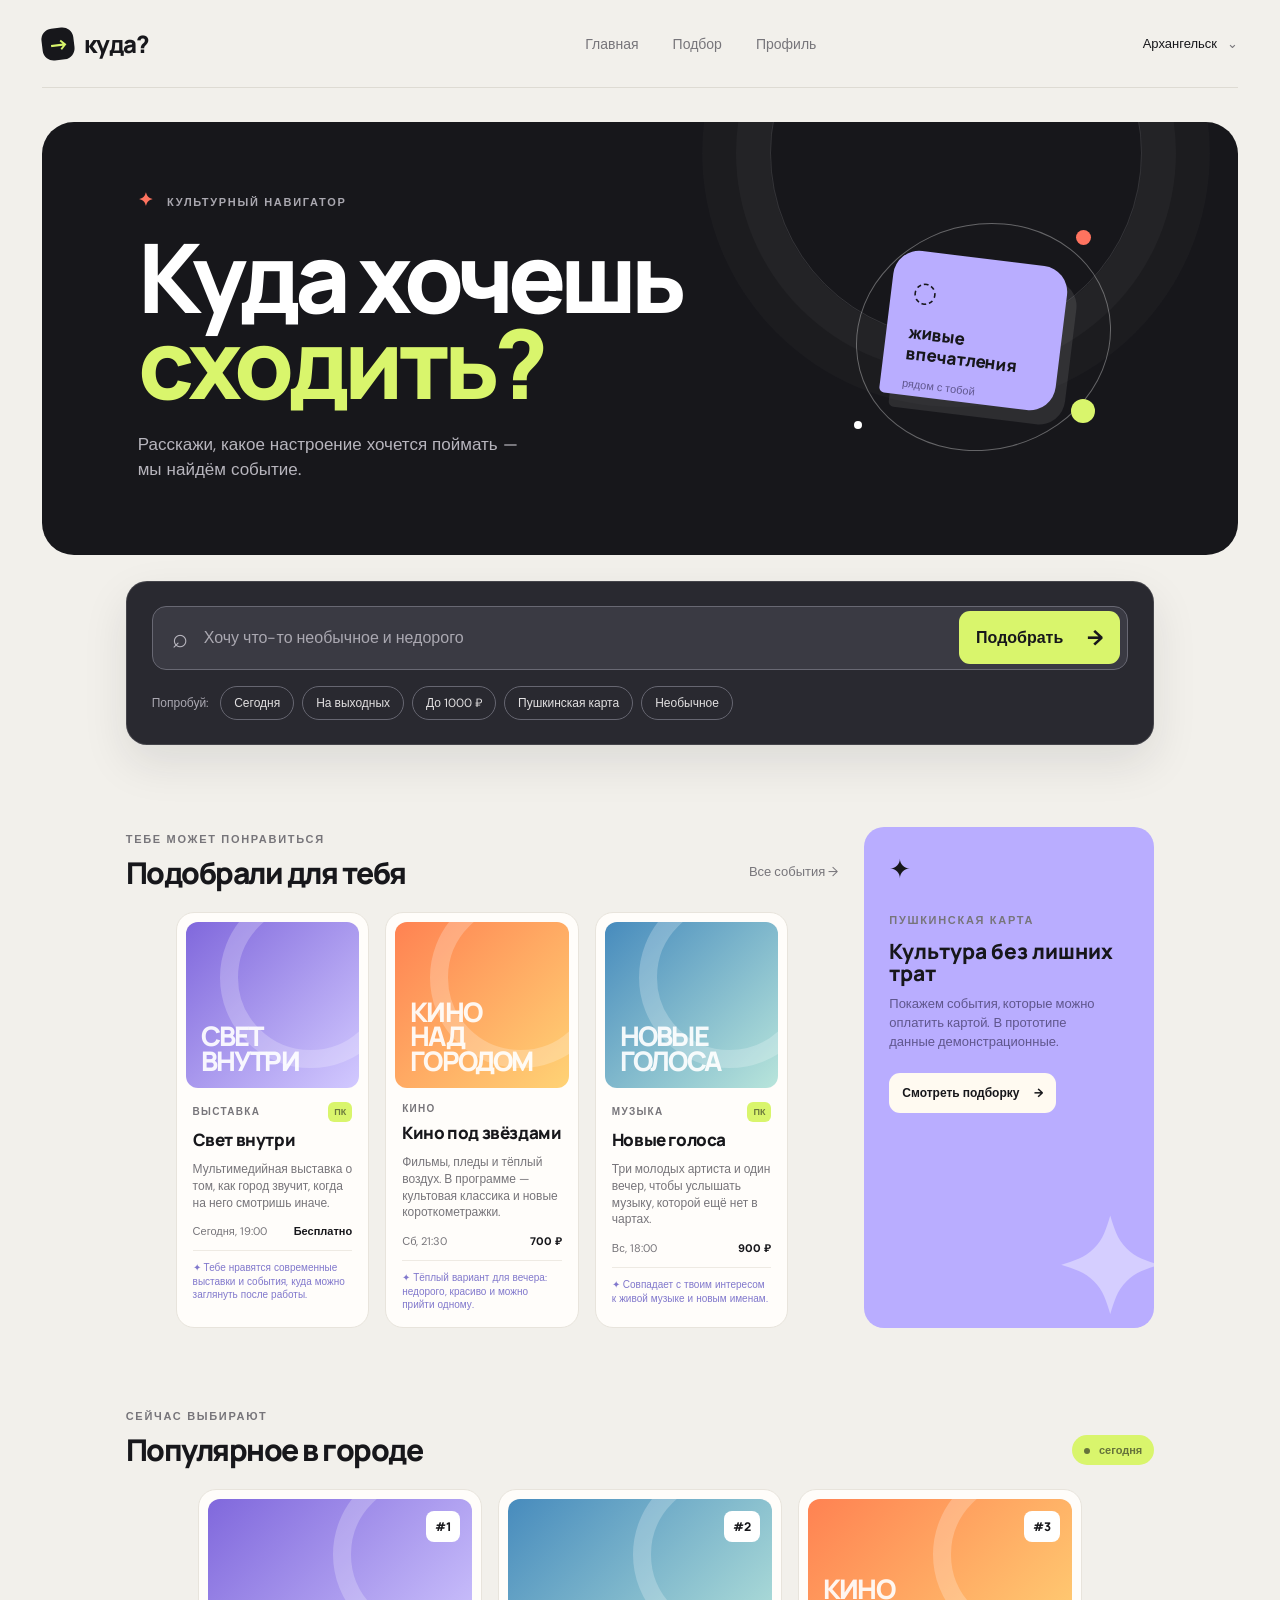
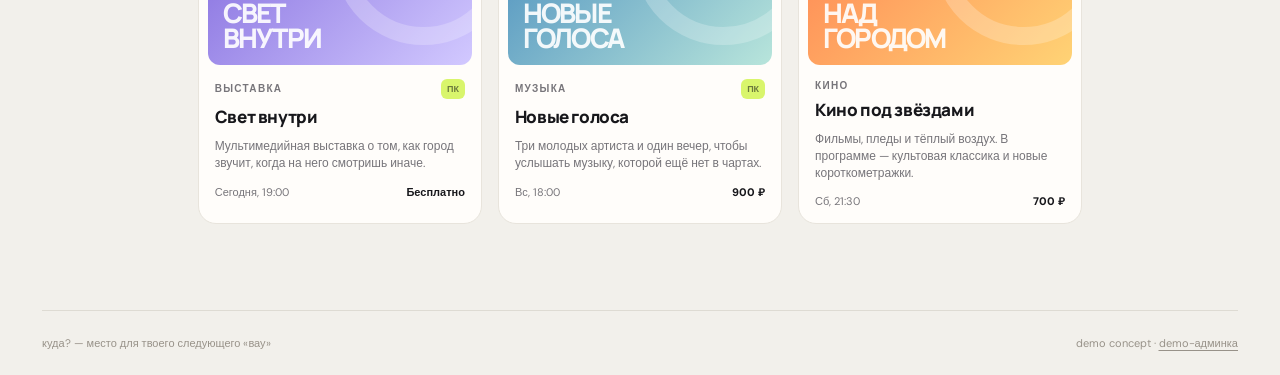
==== commit c953f947: "Add files via upload" ====
--- a/index.html
+++ b/index.html
@@ -17,6 +17,7 @@
         <nav class="top-nav" aria-label="Основная навигация"><button data-screen="home">Главная</button><button data-screen="explore">Подбор</button><button data-screen="profile">Профиль</button></nav>
         <button class="city-button" type="button" aria-label="Выбрать город">Архангельск <span>⌄</span></button>
       </header>
+      <nav class="mobile-nav" aria-label="Мобильная навигация"><button data-screen="home"><span>⌂</span>Главная</button><button data-screen="explore"><span>⌕</span>Подбор</button><button data-screen="profile"><span>◉</span>Профиль</button></nav>
 
       <main id="app-main">
         <section class="screen active" id="screen-home" aria-labelledby="hero-title">
@@ -31,7 +32,6 @@
         <section class="screen" id="screen-profile" aria-labelledby="profile-title"><div class="profile-head"><div class="avatar">АС</div><div><span class="section-kicker">твой культурный профиль</span><h2 id="profile-title">Аня Соколова</h2><p>Архангельск · открыта новому</p></div></div><div class="profile-grid"><div class="stat-card stat-lime"><span>посетила</span><strong>8</strong><small>мероприятий</small></div><div class="stat-card"><span>открыла</span><strong>14</strong><small>новых мест</small></div><div class="stat-card stat-lav"><span>в планах</span><strong id="saved-count">3</strong><small>события</small></div></div><div class="profile-columns"><section><div class="section-heading"><div><span class="section-kicker">твои интересы</span><h2>Что тебе нравится</h2></div></div><div class="interest-list"><span>современное искусство</span><span>живая музыка</span><span>необычные места</span><span>кино</span></div><div class="taste-card"><div class="mini-avatar avatar-yellow">АК</div><div><span class="section-kicker">86% совпадение вкусов</span><h3>Алексей рекомендует «Ночной маршрут»</h3><p>«Похоже на твой интерес к необычным местам»</p></div><button class="primary-small" data-event-id="9">Открыть →</button></div><div class="section-heading history-title"><div><span class="section-kicker">твоя история</span><h2>Последние походы</h2></div></div><div class="history-list"><div class="history-item"><span class="history-thumb art-purple">✦</span><div><strong>Свет внутри</strong><small>ГЭС-2 · 12 сентября</small></div><span class="history-check">✓</span></div><div class="history-item"><span class="history-thumb art-orange">◌</span><div><strong>Кино под звёздами</strong><small>Сад «Эрмитаж» · 6 сентября</small></div><span class="history-check">✓</span></div><div class="history-item"><span class="history-thumb art-blue">♪</span><div><strong>Новые голоса</strong><small>Кластер «Арма» · 29 августа</small></div><span class="history-check">✓</span></div></div></section><section class="achievements-card"><div class="section-kicker">маленькие победы</div><h2>Достижения</h2><div class="achievement-grid"><div class="achievement unlocked"><span>✦</span><b>Первый<br />поход</b></div><div class="achievement unlocked"><span>◉</span><b>Киноман</b></div><div class="achievement unlocked"><span>⌂</span><b>Исследователь<br />музеев</b></div><div class="achievement locked"><span>5</span><b>5 мероприятий</b><small>ещё 1 поход</small></div><div class="achievement locked"><span>?</span><b>Попробовал<br />новое</b><small>новый жанр</small></div><div class="achievement locked"><span>♧</span><b>Свой человек<br />в городе</b><small>ещё 3 места</small></div></div></section></div></section>
       </main>
       <footer><span>куда? — место для твоего следующего «вау»</span><span>demo concept · <a href="admin.html">demo-админка</a></span></footer>
-      <nav class="mobile-nav" aria-label="Мобильная навигация"><button data-screen="home"><span>⌂</span>Главная</button><button data-screen="explore"><span>⌕</span>Подбор</button><button data-screen="profile"><span>◉</span>Профиль</button></nav>
     </div>
 
     <dialog id="event-dialog" class="event-dialog"><button class="dialog-close" type="button" aria-label="Закрыть">×</button><div id="dialog-art" class="dialog-art"></div><div class="dialog-body"><span id="dialog-type" class="event-type"></span><h2 id="dialog-title"></h2><p id="dialog-description"></p><div class="why-box"><span>✦</span><div><b>Почему тебе подходит</b><p id="dialog-why"></p></div></div><div class="dialog-details" id="dialog-meta"></div><p class="source-line" id="dialog-source"></p><div class="dialog-actions"><button class="primary-cta" type="button" id="save-button">Сохранить <span>♡</span></button><button class="visit-button" type="button" id="visit-button">Отметить посещённым</button></div><div class="related-block"><span class="section-kicker">тебе ещё может зайти</span><div id="related-events" class="related-list"></div></div></div></dialog>
--- a/styles.css
+++ b/styles.css
@@ -21,3 +21,10 @@
   .search-button,.light-button,.primary-small,.text-link{font-family:Arial,sans-serif}
   .home-lower{padding-top:14px}
 }
+.search-panel{margin:26px 7% 0}
+@media(max-width:760px){
+  #screen-home>.search-panel{margin:16px 0 0}
+  #screen-explore>.search-panel{margin:0 4% 42px}
+  .mobile-nav{position:static;display:flex;margin:14px 0 0;padding:4px;border-radius:15px;background:var(--ink);box-shadow:0 8px 20px rgba(23,23,27,.12);backdrop-filter:none}
+  .mobile-nav button{min-height:48px}
+}
